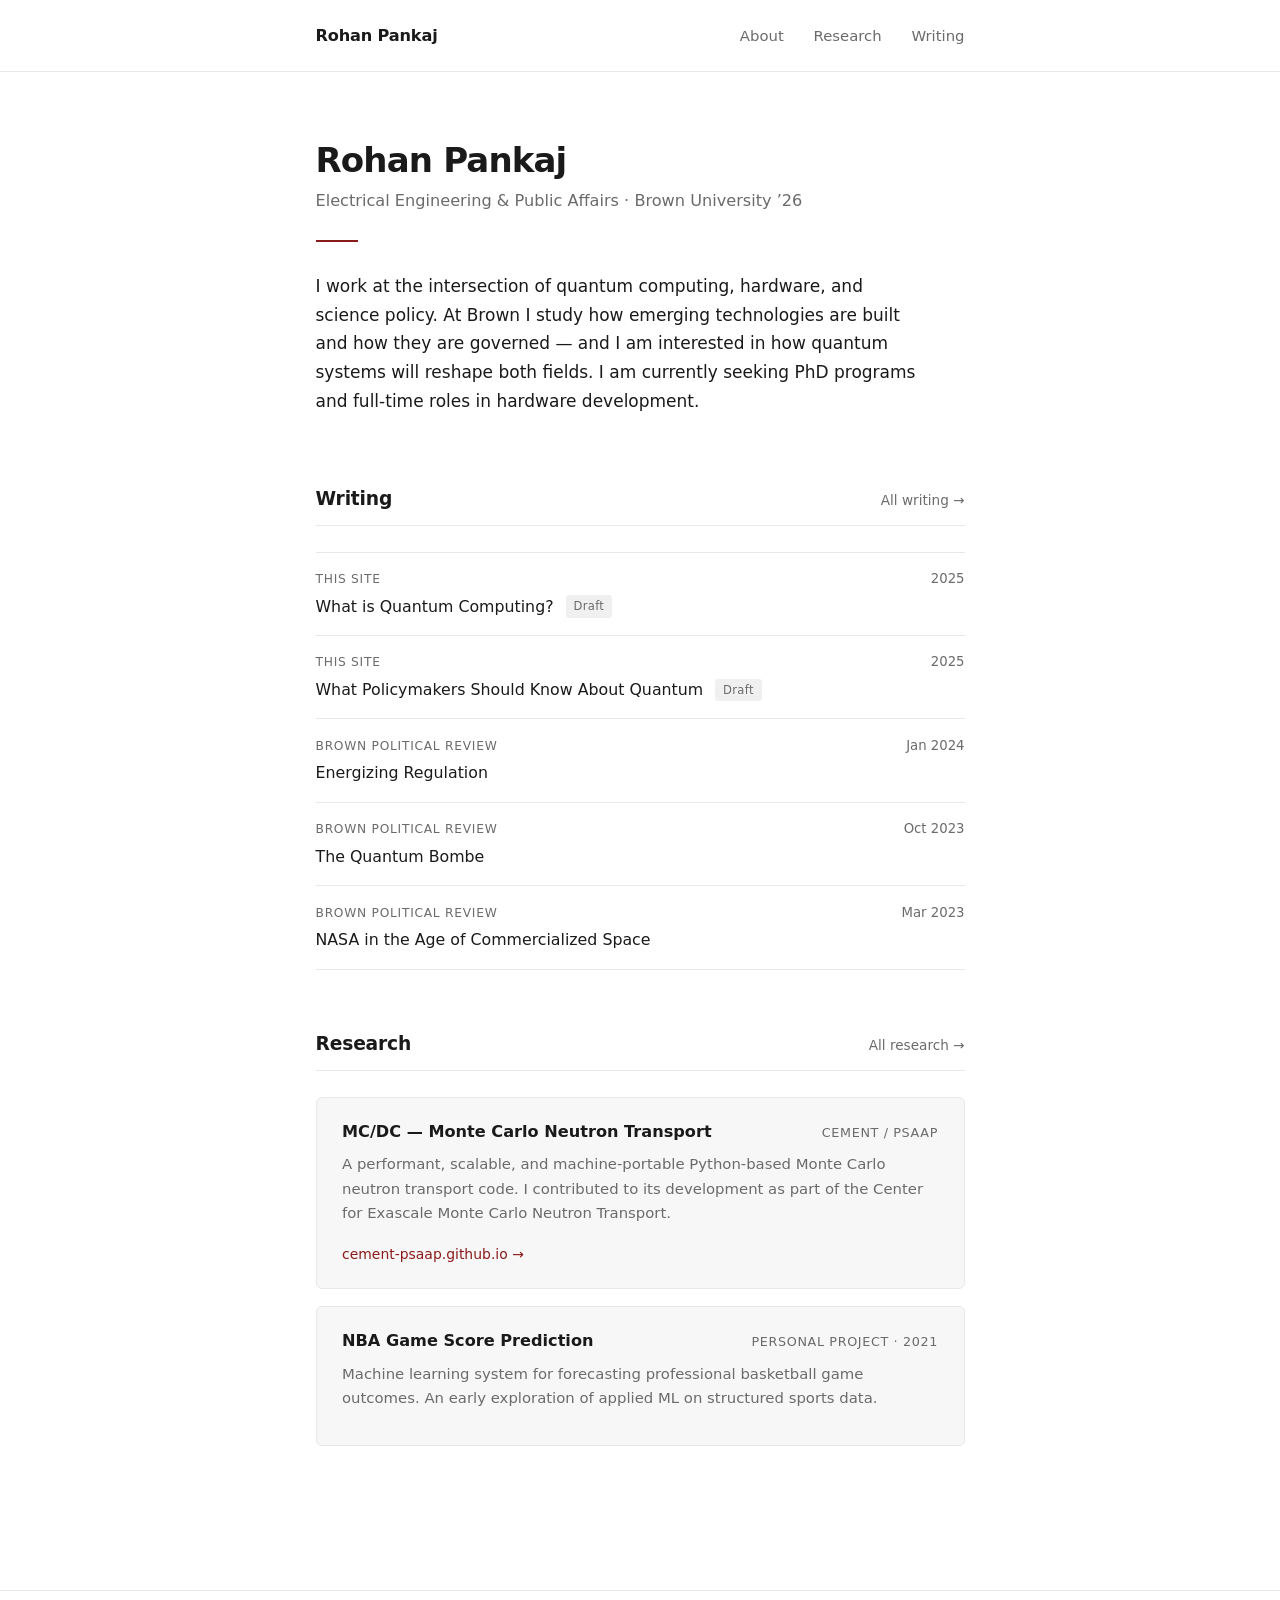
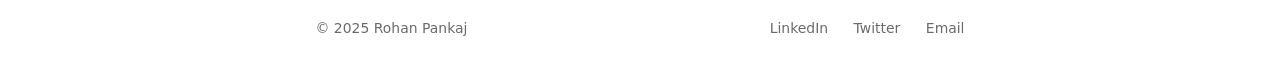
==== index.html @ aa8442dc "Initial commit" ====
<!DOCTYPE html>
<html lang="en">
<head>
  <meta charset="UTF-8" />
  <meta name="viewport" content="width=device-width, initial-scale=1.0" />
  <title>Rohan Pankaj</title>
  <meta name="description" content="Rohan Pankaj — Electrical Engineering and Public Affairs at Brown University. Quantum computing, hardware, and science policy." />
  <link rel="stylesheet" href="css/style.css" />
</head>
<body>

<nav>
  <div class="container">
    <a href="index.html" class="nav-name">Rohan Pankaj</a>
    <ul class="nav-links">
      <li><a href="about.html">About</a></li>
      <li><a href="research.html">Research</a></li>
      <li><a href="writing.html">Writing</a></li>
    </ul>
  </div>
</nav>

<main>
  <div class="container">

    <section class="hero">
      <h1>Rohan Pankaj</h1>
      <p class="tagline">Electrical Engineering &amp; Public Affairs &middot; Brown University &rsquo;26</p>
      <span class="accent-rule"></span>
      <p class="hero-bio">
        I work at the intersection of quantum computing, hardware, and science policy.
        At Brown I study how emerging technologies are built and how they are governed —
        and I am interested in how quantum systems will reshape both fields.
        I am currently seeking PhD programs and full-time roles in hardware development.
      </p>
    </section>

    <section class="section">
      <div class="section-header">
        <h2>Writing</h2>
        <a href="writing.html" class="see-all">All writing &rarr;</a>
      </div>
      <div class="writing-list">
        <div class="writing-item">
          <div class="writing-item-left">
            <span class="source">This site</span>
            <a href="writing/what-is-quantum.html">What is Quantum Computing?</a>
            <span class="draft-badge">Draft</span>
          </div>
          <span class="date">2025</span>
        </div>
        <div class="writing-item">
          <div class="writing-item-left">
            <span class="source">This site</span>
            <a href="writing/quantum-policy.html">What Policymakers Should Know About Quantum</a>
            <span class="draft-badge">Draft</span>
          </div>
          <span class="date">2025</span>
        </div>
        <div class="writing-item">
          <div class="writing-item-left">
            <span class="source">Brown Political Review</span>
            <a href="https://brownpoliticalreview.org/2024/01/energizing-regulation/" target="_blank" rel="noopener">Energizing Regulation</a>
          </div>
          <span class="date">Jan 2024</span>
        </div>
        <div class="writing-item">
          <div class="writing-item-left">
            <span class="source">Brown Political Review</span>
            <a href="https://brownpoliticalreview.org/2023/10/the-quantum-bombe/" target="_blank" rel="noopener">The Quantum Bombe</a>
          </div>
          <span class="date">Oct 2023</span>
        </div>
        <div class="writing-item">
          <div class="writing-item-left">
            <span class="source">Brown Political Review</span>
            <a href="https://brownpoliticalreview.org/author/rpankaj/" target="_blank" rel="noopener">NASA in the Age of Commercialized Space</a>
          </div>
          <span class="date">Mar 2023</span>
        </div>
      </div>
    </section>

    <section class="section">
      <div class="section-header">
        <h2>Research</h2>
        <a href="research.html" class="see-all">All research &rarr;</a>
      </div>
      <div class="project-list">
        <div class="project-card">
          <div class="project-card-top">
            <h3>MC/DC &mdash; Monte Carlo Neutron Transport</h3>
            <span class="project-org">CEMeNT / PSA&shy;AP</span>
          </div>
          <p>
            A performant, scalable, and machine-portable Python-based Monte Carlo neutron
            transport code. I contributed to its development as part of the Center for
            Exascale Monte Carlo Neutron Transport.
          </p>
          <a href="https://cement-psaap.github.io/" target="_blank" rel="noopener" class="project-link">cement-psaap.github.io &rarr;</a>
        </div>
        <div class="project-card">
          <div class="project-card-top">
            <h3>NBA Game Score Prediction</h3>
            <span class="project-org">Personal project &middot; 2021</span>
          </div>
          <p>
            Machine learning system for forecasting professional basketball game outcomes.
            An early exploration of applied ML on structured sports data.
          </p>
        </div>
      </div>
    </section>

  </div>
</main>

<footer>
  <div class="container">
    <span class="footer-copy">&copy; 2025 Rohan Pankaj</span>
    <div class="footer-links">
      <a href="https://linkedin.com/in/rohanpankaj" target="_blank" rel="noopener">LinkedIn</a>
      <a href="https://twitter.com/RohanSPankaj" target="_blank" rel="noopener">Twitter</a>
      <a href="mailto:rohan@rohanpankaj.com">Email</a>
    </div>
  </div>
</footer>

</body>
</html>
---- css/style.css ----
*, *::before, *::after {
  box-sizing: border-box;
  margin: 0;
  padding: 0;
}

:root {
  --bg: #ffffff;
  --surface: #f7f7f7;
  --text: #1a1a1a;
  --text-muted: #6b6b6b;
  --accent: #8B1A1A;
  --accent-light: #fdf3f3;
  --border: #e8e8e8;
  --max-w: 700px;
}

html {
  font-size: 17px;
  scroll-behavior: smooth;
}

body {
  background: var(--bg);
  color: var(--text);
  font-family: system-ui, -apple-system, BlinkMacSystemFont, 'Segoe UI', Helvetica, Arial, sans-serif;
  line-height: 1.65;
  min-height: 100vh;
  display: flex;
  flex-direction: column;
}

/* ── Layout ── */
.container {
  max-width: var(--max-w);
  margin: 0 auto;
  padding: 0 1.5rem;
}

main {
  flex: 1;
  padding: 3rem 0 5rem;
}

/* ── Nav ── */
nav {
  border-bottom: 1px solid var(--border);
  padding: 1.25rem 0;
}

nav .container {
  display: flex;
  align-items: baseline;
  justify-content: space-between;
  flex-wrap: wrap;
  gap: 0.75rem;
}

.nav-name {
  font-weight: 600;
  font-size: 0.95rem;
  color: var(--text);
  text-decoration: none;
  letter-spacing: -0.01em;
}

.nav-links {
  display: flex;
  gap: 1.75rem;
  list-style: none;
}

.nav-links a {
  color: var(--text-muted);
  text-decoration: none;
  font-size: 0.875rem;
  transition: color 0.12s;
}

.nav-links a:hover,
.nav-links a.active {
  color: var(--text);
}

/* ── Footer ── */
footer {
  border-top: 1px solid var(--border);
  padding: 1.5rem 0;
}

footer .container {
  display: flex;
  justify-content: space-between;
  align-items: center;
  flex-wrap: wrap;
  gap: 0.5rem;
}

.footer-copy {
  font-size: 0.82rem;
  color: var(--text-muted);
}

.footer-links {
  display: flex;
  gap: 1.5rem;
}

.footer-links a {
  font-size: 0.82rem;
  color: var(--text-muted);
  text-decoration: none;
  transition: color 0.12s;
}

.footer-links a:hover {
  color: var(--accent);
}

/* ── Typography ── */
h1 {
  font-size: 2rem;
  font-weight: 600;
  line-height: 1.2;
  letter-spacing: -0.025em;
}

h2 {
  font-size: 1.1rem;
  font-weight: 600;
  letter-spacing: -0.01em;
}

h3 {
  font-size: 0.95rem;
  font-weight: 600;
}

p { margin-bottom: 1rem; }
p:last-child { margin-bottom: 0; }

a { color: var(--accent); }

/* ── Section ── */
.section {
  margin-bottom: 3.5rem;
}

.section-header {
  display: flex;
  align-items: baseline;
  justify-content: space-between;
  border-bottom: 1px solid var(--border);
  padding-bottom: 0.6rem;
  margin-bottom: 1.5rem;
}

.section-header h2 { margin: 0; }

.see-all {
  font-size: 0.8rem;
  color: var(--text-muted);
  text-decoration: none;
  transition: color 0.12s;
}

.see-all:hover { color: var(--accent); }

/* ── Hero ── */
.hero {
  margin-bottom: 4rem;
  padding-top: 1rem;
}

.hero h1 {
  margin-bottom: 0.4rem;
}

.hero .tagline {
  font-size: 0.95rem;
  color: var(--text-muted);
  margin-bottom: 1.5rem;
}

.hero-bio {
  font-size: 1rem;
  line-height: 1.7;
  max-width: 600px;
  color: var(--text);
}

/* ── Writing list ── */
.writing-list {
  display: flex;
  flex-direction: column;
}

.writing-item {
  display: flex;
  justify-content: space-between;
  align-items: baseline;
  padding: 0.9rem 0;
  border-bottom: 1px solid var(--border);
  gap: 1rem;
}

.writing-item:first-child {
  border-top: 1px solid var(--border);
}

.writing-item-left { flex: 1; }

.writing-item .source {
  font-size: 0.72rem;
  text-transform: uppercase;
  letter-spacing: 0.06em;
  color: var(--text-muted);
  display: block;
  margin-bottom: 0.15rem;
}

.writing-item a {
  text-decoration: none;
  color: var(--text);
  font-size: 0.93rem;
  transition: color 0.12s;
}

.writing-item a:hover { color: var(--accent); }

.writing-item .date {
  font-size: 0.78rem;
  color: var(--text-muted);
  white-space: nowrap;
  flex-shrink: 0;
}

.draft-badge {
  display: inline-block;
  font-size: 0.68rem;
  padding: 0.1rem 0.45rem;
  background: #f0f0f0;
  color: var(--text-muted);
  border-radius: 3px;
  vertical-align: middle;
  margin-left: 0.4rem;
  letter-spacing: 0.03em;
}

/* ── Project cards ── */
.project-list {
  display: flex;
  flex-direction: column;
  gap: 1rem;
}

.project-card {
  padding: 1.25rem 1.5rem;
  background: var(--surface);
  border-radius: 6px;
  border: 1px solid var(--border);
}

.project-card-top {
  display: flex;
  align-items: baseline;
  justify-content: space-between;
  gap: 1rem;
  margin-bottom: 0.4rem;
  flex-wrap: wrap;
}

.project-card h3 { font-size: 0.95rem; }

.project-org {
  font-size: 0.75rem;
  color: var(--text-muted);
  text-transform: uppercase;
  letter-spacing: 0.05em;
  white-space: nowrap;
}

.project-card p {
  font-size: 0.875rem;
  color: var(--text-muted);
  margin-bottom: 0.75rem;
}

.project-link {
  font-size: 0.82rem;
  text-decoration: none;
  color: var(--accent);
  transition: opacity 0.12s;
}

.project-link:hover { opacity: 0.75; }

/* ── Publications ── */
.pub-list {
  display: flex;
  flex-direction: column;
}

.pub-item {
  padding: 1rem 0;
  border-bottom: 1px solid var(--border);
}

.pub-item:first-child { border-top: 1px solid var(--border); }

.pub-title {
  font-size: 0.93rem;
  font-weight: 600;
  margin-bottom: 0.3rem;
  line-height: 1.45;
}

.pub-authors {
  font-size: 0.8rem;
  color: var(--text-muted);
  margin-bottom: 0.25rem;
  line-height: 1.5;
}

.pub-venue {
  font-size: 0.8rem;
  color: var(--text-muted);
  margin-bottom: 0.35rem;
}

.pub-link {
  font-size: 0.8rem;
  color: var(--accent);
  text-decoration: none;
}

.pub-link:hover { text-decoration: underline; }

/* ── Semantic Scholar auto-load ── */
#pubs-loading {
  font-size: 0.85rem;
  color: var(--text-muted);
  padding: 1rem 0;
}

/* ── Prose (about + post pages) ── */
.page-title {
  font-size: 1.75rem;
  font-weight: 600;
  letter-spacing: -0.025em;
  margin-bottom: 2rem;
}

.prose {
  font-size: 0.97rem;
  line-height: 1.75;
}

.prose h2 {
  font-size: 1.05rem;
  font-weight: 600;
  margin-top: 2.25rem;
  margin-bottom: 0.6rem;
  color: var(--text);
}

.prose p { margin-bottom: 1.1rem; }

.prose a {
  text-underline-offset: 3px;
  text-decoration-thickness: 1px;
}

.prose ul {
  padding-left: 1.25rem;
  margin-bottom: 1.1rem;
}

.prose li { margin-bottom: 0.3rem; }

/* ── Education list ── */
.edu-item {
  display: flex;
  justify-content: space-between;
  align-items: baseline;
  padding: 0.85rem 0;
  border-bottom: 1px solid var(--border);
  flex-wrap: wrap;
  gap: 0.25rem;
}

.edu-item:first-child { border-top: 1px solid var(--border); }

.edu-left h3 { font-size: 0.93rem; margin-bottom: 0.15rem; }

.edu-detail {
  font-size: 0.82rem;
  color: var(--text-muted);
}

.edu-year {
  font-size: 0.82rem;
  color: var(--text-muted);
  white-space: nowrap;
}

/* ── Post page ── */
.post-header {
  margin-bottom: 2.5rem;
  padding-bottom: 1.5rem;
  border-bottom: 1px solid var(--border);
}

.post-header h1 {
  font-size: 1.65rem;
  margin-bottom: 0.5rem;
}

.post-meta {
  font-size: 0.83rem;
  color: var(--text-muted);
}

.post-back {
  display: inline-block;
  font-size: 0.83rem;
  color: var(--text-muted);
  text-decoration: none;
  margin-bottom: 2rem;
  transition: color 0.12s;
}

.post-back:hover { color: var(--accent); }

.post-body {
  font-size: 1rem;
  line-height: 1.78;
}

.post-body h2 {
  font-size: 1.1rem;
  font-weight: 600;
  margin-top: 2.25rem;
  margin-bottom: 0.75rem;
  letter-spacing: -0.01em;
}

.post-body p { margin-bottom: 1.2rem; }

.post-body a {
  text-underline-offset: 3px;
  text-decoration-thickness: 1px;
}

/* ── Red accent details ── */
.accent-rule {
  display: block;
  width: 2.5rem;
  height: 2px;
  background: var(--accent);
  margin-bottom: 1.75rem;
}

/* ── Responsive ── */
@media (max-width: 580px) {
  html { font-size: 16px; }

  h1 { font-size: 1.65rem; }

  main { padding: 2rem 0 3.5rem; }

  .hero { margin-bottom: 2.5rem; }

  .nav-links { gap: 1.1rem; }

  .writing-item {
    flex-direction: column;
    gap: 0.2rem;
    align-items: flex-start;
  }

  .edu-item { flex-direction: column; gap: 0.1rem; }

  .project-card-top { flex-direction: column; gap: 0.2rem; }

  footer .container { flex-direction: column; align-items: flex-start; }
}
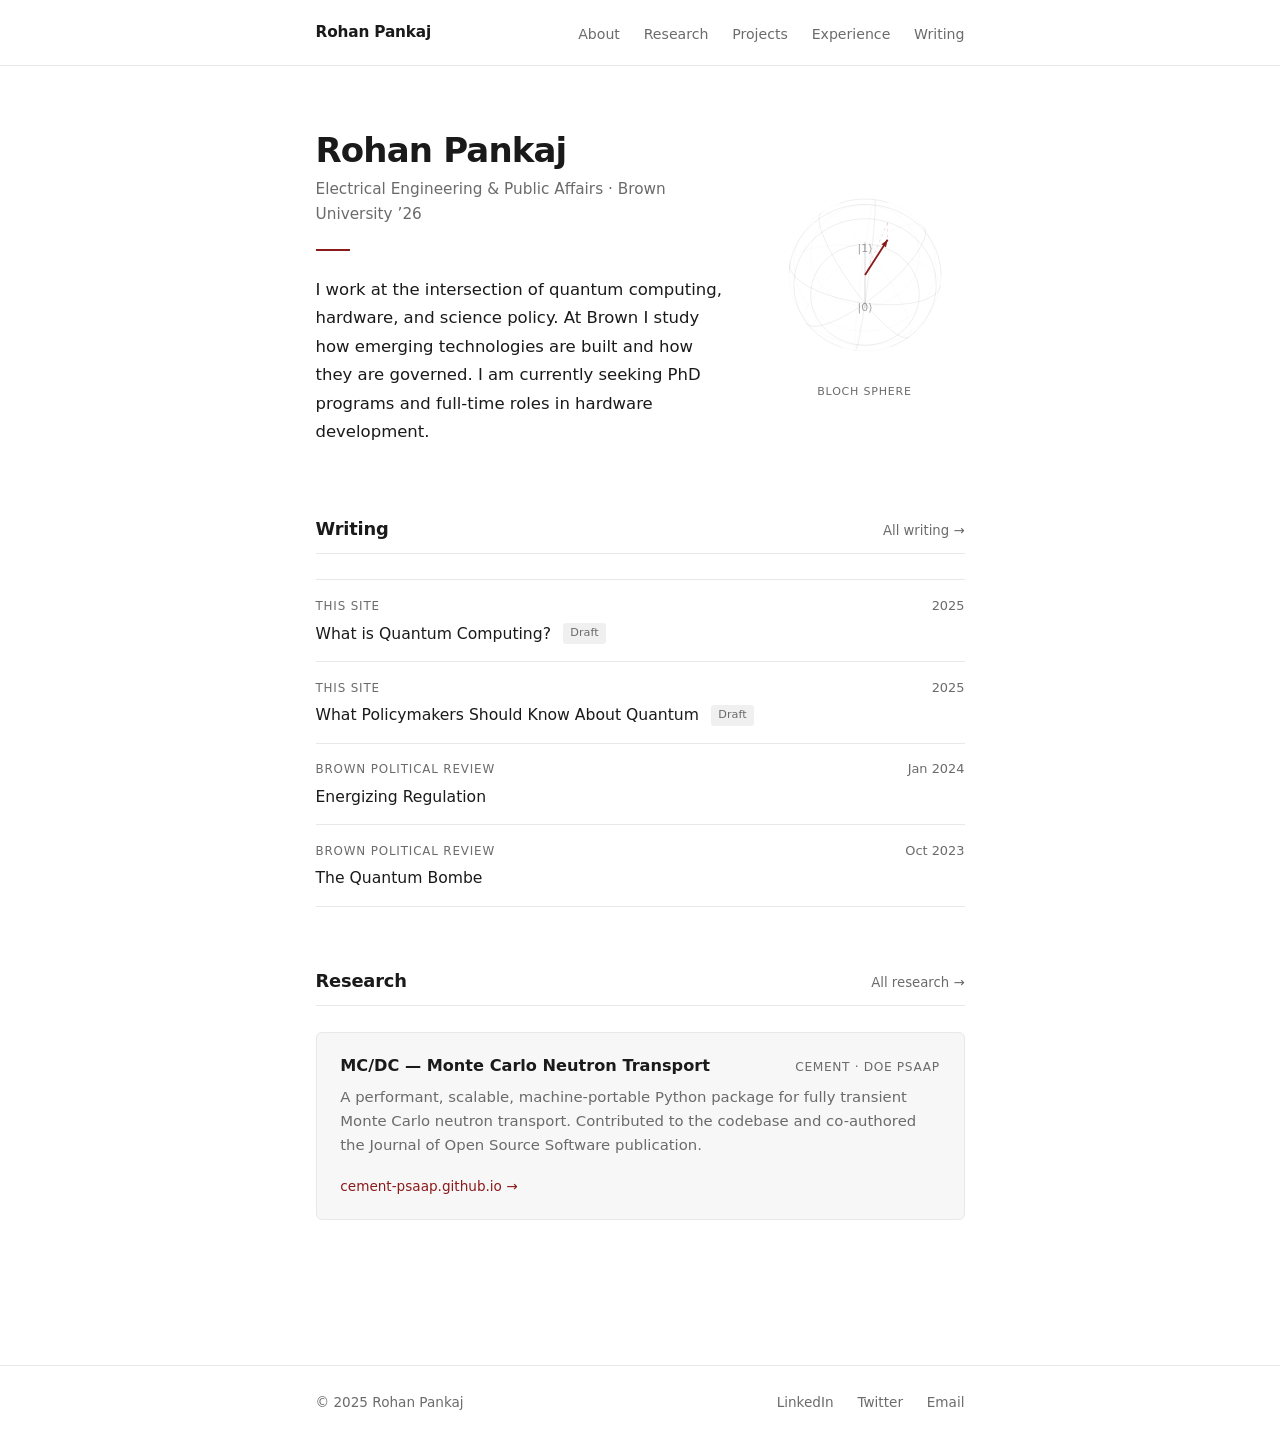
==== commit 0bd18e66: "Add projects, experience pages; photos, Bloch sphere animation" ====
--- a/index.html
+++ b/index.html
@@ -15,6 +15,8 @@
     <ul class="nav-links">
       <li><a href="about.html">About</a></li>
       <li><a href="research.html">Research</a></li>
+      <li><a href="projects.html">Projects</a></li>
+      <li><a href="experience.html">Experience</a></li>
       <li><a href="writing.html">Writing</a></li>
     </ul>
   </div>
@@ -24,18 +26,25 @@
   <div class="container">
 
     <section class="hero">
-      <h1>Rohan Pankaj</h1>
-      <p class="tagline">Electrical Engineering &amp; Public Affairs &middot; Brown University &rsquo;26</p>
-      <span class="accent-rule"></span>
-      <p class="hero-bio">
-        I work at the intersection of quantum computing, hardware, and science policy.
-        At Brown I study how emerging technologies are built and how they are governed —
-        and I am interested in how quantum systems will reshape both fields.
-        I am currently seeking PhD programs and full-time roles in hardware development.
-      </p>
+      <div class="hero-inner">
+        <div class="hero-text">
+          <h1>Rohan Pankaj</h1>
+          <p class="tagline">Electrical Engineering &amp; Public Affairs &middot; Brown University &rsquo;26</p>
+          <span class="accent-rule"></span>
+          <p class="hero-bio">
+            I work at the intersection of quantum computing, hardware, and science policy.
+            At Brown I study how emerging technologies are built and how they are governed.
+            I am currently seeking PhD programs and full-time roles in hardware development.
+          </p>
+        </div>
+        <div class="hero-visual">
+          <canvas id="bloch"></canvas>
+          <span class="bloch-label">Bloch Sphere</span>
+        </div>
+      </div>
     </section>
 
-    <section class="section">
+    <section class="section fade-in">
       <div class="section-header">
         <h2>Writing</h2>
         <a href="writing.html" class="see-all">All writing &rarr;</a>
@@ -71,17 +80,10 @@
           </div>
           <span class="date">Oct 2023</span>
         </div>
-        <div class="writing-item">
-          <div class="writing-item-left">
-            <span class="source">Brown Political Review</span>
-            <a href="https://brownpoliticalreview.org/author/rpankaj/" target="_blank" rel="noopener">NASA in the Age of Commercialized Space</a>
-          </div>
-          <span class="date">Mar 2023</span>
-        </div>
       </div>
     </section>
 
-    <section class="section">
+    <section class="section fade-in">
       <div class="section-header">
         <h2>Research</h2>
         <a href="research.html" class="see-all">All research &rarr;</a>
@@ -90,24 +92,12 @@
         <div class="project-card">
           <div class="project-card-top">
             <h3>MC/DC &mdash; Monte Carlo Neutron Transport</h3>
-            <span class="project-org">CEMeNT / PSA&shy;AP</span>
-          </div>
-          <p>
-            A performant, scalable, and machine-portable Python-based Monte Carlo neutron
-            transport code. I contributed to its development as part of the Center for
-            Exascale Monte Carlo Neutron Transport.
-          </p>
+            <span class="project-org">CEMeNT &middot; DOE PSAAP</span>
+          </div>
+          <p>A performant, scalable, machine-portable Python package for fully transient
+          Monte Carlo neutron transport. Contributed to the codebase and co-authored the
+          Journal of Open Source Software publication.</p>
           <a href="https://cement-psaap.github.io/" target="_blank" rel="noopener" class="project-link">cement-psaap.github.io &rarr;</a>
-        </div>
-        <div class="project-card">
-          <div class="project-card-top">
-            <h3>NBA Game Score Prediction</h3>
-            <span class="project-org">Personal project &middot; 2021</span>
-          </div>
-          <p>
-            Machine learning system for forecasting professional basketball game outcomes.
-            An early exploration of applied ML on structured sports data.
-          </p>
         </div>
       </div>
     </section>
@@ -126,5 +116,135 @@
   </div>
 </footer>
 
+<script>
+/* ── Bloch Sphere Animation ── */
+(function () {
+  const canvas = document.getElementById('bloch');
+  if (!canvas) return;
+  const ctx = canvas.getContext('2d');
+
+  const DPR = Math.min(window.devicePixelRatio || 1, 2);
+  const SIZE = window.innerWidth < 600 ? 150 : 200;
+  canvas.width = SIZE * DPR;
+  canvas.height = SIZE * DPR;
+  canvas.style.width = SIZE + 'px';
+  canvas.style.height = SIZE + 'px';
+  ctx.scale(DPR, DPR);
+
+  const R = SIZE * 0.38;
+  const cx = SIZE / 2, cy = SIZE / 2;
+  const AZ = 0.65, EL = 0.38;
+
+  function proj(x, y, z) {
+    const rx = x * Math.cos(AZ) - y * Math.sin(AZ);
+    const ry = x * Math.sin(AZ) + y * Math.cos(AZ);
+    const sx = cx + R * rx;
+    const fz = ry * Math.sin(EL) + z * Math.cos(EL);
+    const sy = cy - R * (ry * Math.cos(EL) - z * Math.sin(EL));
+    return [sx, sy, fz];
+  }
+
+  function drawCirclePoints(pts) {
+    for (let i = 0; i < pts.length - 1; i++) {
+      const depth = (pts[i][2] + pts[i + 1][2]) / 2;
+      ctx.strokeStyle = `rgba(160,160,160,${depth >= 0 ? 0.28 : 0.07})`;
+      ctx.beginPath();
+      ctx.moveTo(pts[i][0], pts[i][1]);
+      ctx.lineTo(pts[i + 1][0], pts[i + 1][1]);
+      ctx.stroke();
+    }
+  }
+
+  function latPts(zv, N = 64) {
+    const r = Math.sqrt(Math.max(0, 1 - zv * zv));
+    return Array.from({ length: N + 1 }, (_, i) => {
+      const a = (i / N) * 2 * Math.PI;
+      return proj(r * Math.cos(a), r * Math.sin(a), zv);
+    });
+  }
+
+  function lonPts(phi, N = 64) {
+    return Array.from({ length: N + 1 }, (_, i) => {
+      const th = (i / N) * Math.PI;
+      return proj(Math.sin(th) * Math.cos(phi), Math.sin(th) * Math.sin(phi), Math.cos(th));
+    });
+  }
+
+  let t = 0;
+
+  function draw() {
+    ctx.clearRect(0, 0, SIZE, SIZE);
+    ctx.lineWidth = 0.6;
+
+    // Latitude lines
+    [-0.7, -0.35, 0, 0.35, 0.7].forEach(z => drawCirclePoints(latPts(z)));
+
+    // Longitude lines
+    [0, Math.PI / 4, Math.PI / 2, 3 * Math.PI / 4,
+      Math.PI, 5 * Math.PI / 4, 3 * Math.PI / 2, 7 * Math.PI / 4
+    ].forEach(p => drawCirclePoints(lonPts(p)));
+
+    // Z axis
+    const [ax, ay] = proj(0, 0, 1.18);
+    const [bx, by] = proj(0, 0, -1.18);
+    ctx.strokeStyle = 'rgba(120,120,120,0.4)';
+    ctx.lineWidth = 0.7;
+    ctx.beginPath(); ctx.moveTo(ax, ay); ctx.lineTo(bx, by); ctx.stroke();
+
+    // Labels
+    ctx.fillStyle = 'rgba(100,100,100,0.6)';
+    ctx.font = `${Math.round(SIZE * 0.054)}px system-ui, sans-serif`;
+    ctx.textAlign = 'center';
+    ctx.fillText('|0⟩', ax, ay + 3);
+    ctx.fillText('|1⟩', bx, by + 10);
+
+    // State vector
+    const theta = Math.PI / 3.4;
+    const [vx, vy, vz] = [
+      Math.sin(theta) * Math.cos(t),
+      Math.sin(theta) * Math.sin(t),
+      Math.cos(theta)
+    ];
+    const [svx, svy] = proj(vx, vy, vz);
+    const [eqx, eqy] = proj(vx, vy, 0);
+
+    // Projection dashes
+    ctx.strokeStyle = 'rgba(139,26,26,0.18)';
+    ctx.lineWidth = 0.7;
+    ctx.setLineDash([3, 3]);
+    ctx.beginPath(); ctx.moveTo(cx, cy); ctx.lineTo(eqx, eqy); ctx.stroke();
+    ctx.beginPath(); ctx.moveTo(eqx, eqy); ctx.lineTo(svx, svy); ctx.stroke();
+    ctx.setLineDash([]);
+
+    // Main vector
+    ctx.strokeStyle = '#8B1A1A';
+    ctx.lineWidth = 1.8;
+    ctx.beginPath(); ctx.moveTo(cx, cy); ctx.lineTo(svx, svy); ctx.stroke();
+
+    // Arrowhead
+    const ang = Math.atan2(svy - cy, svx - cx);
+    const aLen = SIZE * 0.038;
+    ctx.fillStyle = '#8B1A1A';
+    ctx.beginPath();
+    ctx.moveTo(svx, svy);
+    ctx.lineTo(svx - aLen * Math.cos(ang - 0.36), svy - aLen * Math.sin(ang - 0.36));
+    ctx.lineTo(svx - aLen * Math.cos(ang + 0.36), svy - aLen * Math.sin(ang + 0.36));
+    ctx.closePath();
+    ctx.fill();
+
+    t += 0.007;
+    requestAnimationFrame(draw);
+  }
+
+  draw();
+})();
+
+/* ── Scroll fade-in ── */
+const observer = new IntersectionObserver(entries => {
+  entries.forEach(e => { if (e.isIntersecting) e.target.classList.add('visible'); });
+}, { threshold: 0.08 });
+document.querySelectorAll('.fade-in').forEach(el => observer.observe(el));
+</script>
+
 </body>
 </html>
--- a/css/style.css
+++ b/css/style.css
@@ -45,35 +45,37 @@
 /* ── Nav ── */
 nav {
   border-bottom: 1px solid var(--border);
-  padding: 1.25rem 0;
+  padding: 1.1rem 0;
 }
 
 nav .container {
   display: flex;
-  align-items: baseline;
+  align-items: center;
   justify-content: space-between;
   flex-wrap: wrap;
-  gap: 0.75rem;
+  gap: 0.6rem;
 }
 
 .nav-name {
   font-weight: 600;
-  font-size: 0.95rem;
+  font-size: 0.9rem;
   color: var(--text);
   text-decoration: none;
   letter-spacing: -0.01em;
+  flex-shrink: 0;
 }
 
 .nav-links {
   display: flex;
-  gap: 1.75rem;
+  flex-wrap: wrap;
+  gap: 0.25rem 1.4rem;
   list-style: none;
 }
 
 .nav-links a {
   color: var(--text-muted);
   text-decoration: none;
-  font-size: 0.875rem;
+  font-size: 0.83rem;
   transition: color 0.12s;
 }
 
@@ -97,25 +99,23 @@
 }
 
 .footer-copy {
-  font-size: 0.82rem;
+  font-size: 0.8rem;
   color: var(--text-muted);
 }
 
 .footer-links {
   display: flex;
-  gap: 1.5rem;
+  gap: 1.4rem;
 }
 
 .footer-links a {
-  font-size: 0.82rem;
+  font-size: 0.8rem;
   color: var(--text-muted);
   text-decoration: none;
   transition: color 0.12s;
 }
 
-.footer-links a:hover {
-  color: var(--accent);
-}
+.footer-links a:hover { color: var(--accent); }
 
 /* ── Typography ── */
 h1 {
@@ -126,15 +126,12 @@
 }
 
 h2 {
-  font-size: 1.1rem;
+  font-size: 1.05rem;
   font-weight: 600;
   letter-spacing: -0.01em;
 }
 
-h3 {
-  font-size: 0.95rem;
-  font-weight: 600;
-}
+h3 { font-size: 0.95rem; font-weight: 600; }
 
 p { margin-bottom: 1rem; }
 p:last-child { margin-bottom: 0; }
@@ -142,94 +139,165 @@
 a { color: var(--accent); }
 
 /* ── Section ── */
-.section {
-  margin-bottom: 3.5rem;
-}
+.section { margin-bottom: 3.5rem; }
 
 .section-header {
   display: flex;
   align-items: baseline;
   justify-content: space-between;
   border-bottom: 1px solid var(--border);
-  padding-bottom: 0.6rem;
+  padding-bottom: 0.55rem;
   margin-bottom: 1.5rem;
 }
 
 .section-header h2 { margin: 0; }
 
 .see-all {
-  font-size: 0.8rem;
+  font-size: 0.78rem;
   color: var(--text-muted);
   text-decoration: none;
   transition: color 0.12s;
 }
 
 .see-all:hover { color: var(--accent); }
+
+/* ── Accent rule ── */
+.accent-rule {
+  display: block;
+  width: 2rem;
+  height: 2px;
+  background: var(--accent);
+  margin-bottom: 1.5rem;
+}
 
 /* ── Hero ── */
 .hero {
   margin-bottom: 4rem;
-  padding-top: 1rem;
-}
-
-.hero h1 {
-  margin-bottom: 0.4rem;
-}
-
-.hero .tagline {
-  font-size: 0.95rem;
-  color: var(--text-muted);
-  margin-bottom: 1.5rem;
+  padding-top: 0.75rem;
+}
+
+.hero-inner {
+  display: flex;
+  align-items: center;
+  gap: 2.5rem;
+}
+
+.hero-text { flex: 1; min-width: 0; }
+
+.hero-visual {
+  flex-shrink: 0;
+  display: flex;
+  flex-direction: column;
+  align-items: center;
+}
+
+.hero h1 { margin-bottom: 0.35rem; }
+
+.tagline {
+  font-size: 0.9rem;
+  color: var(--text-muted);
+  margin-bottom: 1.25rem;
 }
 
 .hero-bio {
-  font-size: 1rem;
-  line-height: 1.7;
-  max-width: 600px;
+  font-size: 0.97rem;
+  line-height: 1.72;
   color: var(--text);
 }
 
+/* ── Bloch sphere ── */
+#bloch {
+  display: block;
+  cursor: default;
+}
+
+.bloch-label {
+  font-size: 0.65rem;
+  color: var(--text-muted);
+  text-transform: uppercase;
+  letter-spacing: 0.07em;
+  margin-top: 0.5rem;
+  text-align: center;
+}
+
+/* ── Profile photo (about page) ── */
+.about-header {
+  display: flex;
+  align-items: flex-start;
+  gap: 2rem;
+  margin-bottom: 2.25rem;
+}
+
+.about-photo {
+  width: 110px;
+  height: 110px;
+  border-radius: 50%;
+  object-fit: cover;
+  object-position: center top;
+  flex-shrink: 0;
+  border: 2px solid var(--border);
+}
+
+.about-header-text { flex: 1; }
+
+.about-header-text .page-title { margin-bottom: 0.75rem; }
+
+/* ── Lab photo ── */
+.lab-photo-wrap {
+  margin: 1.5rem 0 0.5rem;
+}
+
+.lab-photo {
+  width: 100%;
+  border-radius: 8px;
+  object-fit: cover;
+  display: block;
+  max-height: 340px;
+}
+
+.photo-caption {
+  font-size: 0.76rem;
+  color: var(--text-muted);
+  margin-top: 0.45rem;
+  text-align: left;
+}
+
 /* ── Writing list ── */
-.writing-list {
-  display: flex;
-  flex-direction: column;
-}
+.writing-list { display: flex; flex-direction: column; }
 
 .writing-item {
   display: flex;
   justify-content: space-between;
   align-items: baseline;
-  padding: 0.9rem 0;
+  padding: 0.85rem 0;
   border-bottom: 1px solid var(--border);
   gap: 1rem;
 }
 
-.writing-item:first-child {
-  border-top: 1px solid var(--border);
-}
-
-.writing-item-left { flex: 1; }
+.writing-item:first-child { border-top: 1px solid var(--border); }
+
+.writing-item-left { flex: 1; min-width: 0; }
 
 .writing-item .source {
-  font-size: 0.72rem;
+  font-size: 0.7rem;
   text-transform: uppercase;
-  letter-spacing: 0.06em;
+  letter-spacing: 0.07em;
   color: var(--text-muted);
   display: block;
-  margin-bottom: 0.15rem;
+  margin-bottom: 0.12rem;
 }
 
 .writing-item a {
   text-decoration: none;
   color: var(--text);
-  font-size: 0.93rem;
+  font-size: 0.92rem;
   transition: color 0.12s;
 }
 
 .writing-item a:hover { color: var(--accent); }
 
 .writing-item .date {
-  font-size: 0.78rem;
+  font-size: 0.76rem;
   color: var(--text-muted);
   white-space: nowrap;
   flex-shrink: 0;
@@ -237,14 +305,13 @@
 
 .draft-badge {
   display: inline-block;
-  font-size: 0.68rem;
-  padding: 0.1rem 0.45rem;
+  font-size: 0.66rem;
+  padding: 0.08rem 0.42rem;
   background: #f0f0f0;
   color: var(--text-muted);
   border-radius: 3px;
   vertical-align: middle;
   margin-left: 0.4rem;
-  letter-spacing: 0.03em;
 }
 
 /* ── Project cards ── */
@@ -255,51 +322,71 @@
 }
 
 .project-card {
-  padding: 1.25rem 1.5rem;
+  padding: 1.2rem 1.4rem;
   background: var(--surface);
   border-radius: 6px;
   border: 1px solid var(--border);
+  transition: box-shadow 0.18s ease, transform 0.18s ease;
+}
+
+.project-card:hover {
+  transform: translateY(-2px);
+  box-shadow: 0 4px 18px rgba(0, 0, 0, 0.06);
 }
 
 .project-card-top {
   display: flex;
   align-items: baseline;
   justify-content: space-between;
-  gap: 1rem;
+  gap: 0.75rem;
   margin-bottom: 0.4rem;
   flex-wrap: wrap;
 }
 
-.project-card h3 { font-size: 0.95rem; }
-
 .project-org {
-  font-size: 0.75rem;
+  font-size: 0.72rem;
   color: var(--text-muted);
   text-transform: uppercase;
   letter-spacing: 0.05em;
   white-space: nowrap;
+  flex-shrink: 0;
 }
 
 .project-card p {
   font-size: 0.875rem;
   color: var(--text-muted);
   margin-bottom: 0.75rem;
-}
+  line-height: 1.6;
+}
+
+.project-card p:last-child { margin-bottom: 0; }
 
 .project-link {
-  font-size: 0.82rem;
+  font-size: 0.8rem;
   text-decoration: none;
   color: var(--accent);
   transition: opacity 0.12s;
 }
 
-.project-link:hover { opacity: 0.75; }
+.project-link:hover { opacity: 0.7; }
+
+.skill-tags {
+  display: flex;
+  flex-wrap: wrap;
+  gap: 0.35rem;
+  margin-top: 0.65rem;
+}
+
+.skill-tag {
+  font-size: 0.7rem;
+  padding: 0.15rem 0.5rem;
+  background: var(--accent-light);
+  color: var(--accent);
+  border-radius: 3px;
+}
 
 /* ── Publications ── */
-.pub-list {
-  display: flex;
-  flex-direction: column;
-}
+.pub-list { display: flex; flex-direction: column; }
 
 .pub-item {
   padding: 1rem 0;
@@ -309,41 +396,87 @@
 .pub-item:first-child { border-top: 1px solid var(--border); }
 
 .pub-title {
-  font-size: 0.93rem;
+  font-size: 0.92rem;
   font-weight: 600;
   margin-bottom: 0.3rem;
   line-height: 1.45;
 }
 
 .pub-authors {
-  font-size: 0.8rem;
+  font-size: 0.79rem;
   color: var(--text-muted);
   margin-bottom: 0.25rem;
-  line-height: 1.5;
+  line-height: 1.55;
 }
 
 .pub-venue {
-  font-size: 0.8rem;
+  font-size: 0.79rem;
   color: var(--text-muted);
   margin-bottom: 0.35rem;
 }
 
 .pub-link {
-  font-size: 0.8rem;
+  font-size: 0.79rem;
   color: var(--accent);
   text-decoration: none;
 }
 
 .pub-link:hover { text-decoration: underline; }
 
-/* ── Semantic Scholar auto-load ── */
 #pubs-loading {
   font-size: 0.85rem;
   color: var(--text-muted);
   padding: 1rem 0;
 }
 
-/* ── Prose (about + post pages) ── */
+/* ── Experience ── */
+.exp-list { display: flex; flex-direction: column; }
+
+.exp-item {
+  padding: 1.1rem 0;
+  border-bottom: 1px solid var(--border);
+}
+
+.exp-item:first-child { border-top: 1px solid var(--border); }
+
+.exp-header {
+  display: flex;
+  justify-content: space-between;
+  align-items: baseline;
+  flex-wrap: wrap;
+  gap: 0.35rem;
+  margin-bottom: 0.15rem;
+}
+
+.exp-role {
+  font-weight: 600;
+  font-size: 0.93rem;
+}
+
+.exp-dates {
+  font-size: 0.78rem;
+  color: var(--text-muted);
+  white-space: nowrap;
+}
+
+.exp-org {
+  font-size: 0.8rem;
+  color: var(--text-muted);
+  margin-bottom: 0.45rem;
+}
+
+.exp-bullets {
+  padding-left: 1.1rem;
+  margin: 0;
+}
+
+.exp-bullets li {
+  font-size: 0.875rem;
+  margin-bottom: 0.3rem;
+  line-height: 1.55;
+}
+
+/* ── Prose ── */
 .page-title {
   font-size: 1.75rem;
   font-weight: 600;
@@ -357,11 +490,10 @@
 }
 
 .prose h2 {
-  font-size: 1.05rem;
-  font-weight: 600;
-  margin-top: 2.25rem;
-  margin-bottom: 0.6rem;
-  color: var(--text);
+  font-size: 1rem;
+  font-weight: 600;
+  margin-top: 2rem;
+  margin-bottom: 0.55rem;
 }
 
 .prose p { margin-bottom: 1.1rem; }
@@ -372,13 +504,13 @@
 }
 
 .prose ul {
-  padding-left: 1.25rem;
+  padding-left: 1.2rem;
   margin-bottom: 1.1rem;
 }
 
 .prose li { margin-bottom: 0.3rem; }
 
-/* ── Education list ── */
+/* ── Education ── */
 .edu-item {
   display: flex;
   justify-content: space-between;
@@ -391,18 +523,11 @@
 
 .edu-item:first-child { border-top: 1px solid var(--border); }
 
-.edu-left h3 { font-size: 0.93rem; margin-bottom: 0.15rem; }
-
-.edu-detail {
-  font-size: 0.82rem;
-  color: var(--text-muted);
-}
-
-.edu-year {
-  font-size: 0.82rem;
-  color: var(--text-muted);
-  white-space: nowrap;
-}
+.edu-left h3 { font-size: 0.93rem; margin-bottom: 0.12rem; }
+
+.edu-detail { font-size: 0.8rem; color: var(--text-muted); }
+
+.edu-year { font-size: 0.8rem; color: var(--text-muted); white-space: nowrap; }
 
 /* ── Post page ── */
 .post-header {
@@ -411,19 +536,13 @@
   border-bottom: 1px solid var(--border);
 }
 
-.post-header h1 {
-  font-size: 1.65rem;
-  margin-bottom: 0.5rem;
-}
-
-.post-meta {
-  font-size: 0.83rem;
-  color: var(--text-muted);
-}
+.post-header h1 { font-size: 1.6rem; margin-bottom: 0.5rem; }
+
+.post-meta { font-size: 0.82rem; color: var(--text-muted); }
 
 .post-back {
   display: inline-block;
-  font-size: 0.83rem;
+  font-size: 0.82rem;
   color: var(--text-muted);
   text-decoration: none;
   margin-bottom: 2rem;
@@ -438,10 +557,10 @@
 }
 
 .post-body h2 {
-  font-size: 1.1rem;
+  font-size: 1.08rem;
   font-weight: 600;
   margin-top: 2.25rem;
-  margin-bottom: 0.75rem;
+  margin-bottom: 0.7rem;
   letter-spacing: -0.01em;
 }
 
@@ -452,17 +571,20 @@
   text-decoration-thickness: 1px;
 }
 
-/* ── Red accent details ── */
-.accent-rule {
-  display: block;
-  width: 2.5rem;
-  height: 2px;
-  background: var(--accent);
-  margin-bottom: 1.75rem;
+/* ── Fade-in on scroll ── */
+.fade-in {
+  opacity: 0;
+  transform: translateY(12px);
+  transition: opacity 0.5s ease, transform 0.5s ease;
+}
+
+.fade-in.visible {
+  opacity: 1;
+  transform: translateY(0);
 }
 
 /* ── Responsive ── */
-@media (max-width: 580px) {
+@media (max-width: 600px) {
   html { font-size: 16px; }
 
   h1 { font-size: 1.65rem; }
@@ -471,17 +593,31 @@
 
   .hero { margin-bottom: 2.5rem; }
 
-  .nav-links { gap: 1.1rem; }
+  .hero-inner {
+    flex-direction: column;
+    gap: 1.75rem;
+    align-items: flex-start;
+  }
+
+  .hero-visual { align-self: center; }
+
+  .nav-links { gap: 0.2rem 1rem; }
 
   .writing-item {
     flex-direction: column;
-    gap: 0.2rem;
+    gap: 0.15rem;
     align-items: flex-start;
   }
 
   .edu-item { flex-direction: column; gap: 0.1rem; }
 
-  .project-card-top { flex-direction: column; gap: 0.2rem; }
+  .exp-header { flex-direction: column; gap: 0.05rem; }
+
+  .project-card-top { flex-direction: column; gap: 0.15rem; }
+
+  .about-header { flex-direction: column; gap: 1rem; }
+
+  .about-photo { width: 90px; height: 90px; }
 
   footer .container { flex-direction: column; align-items: flex-start; }
-}+}
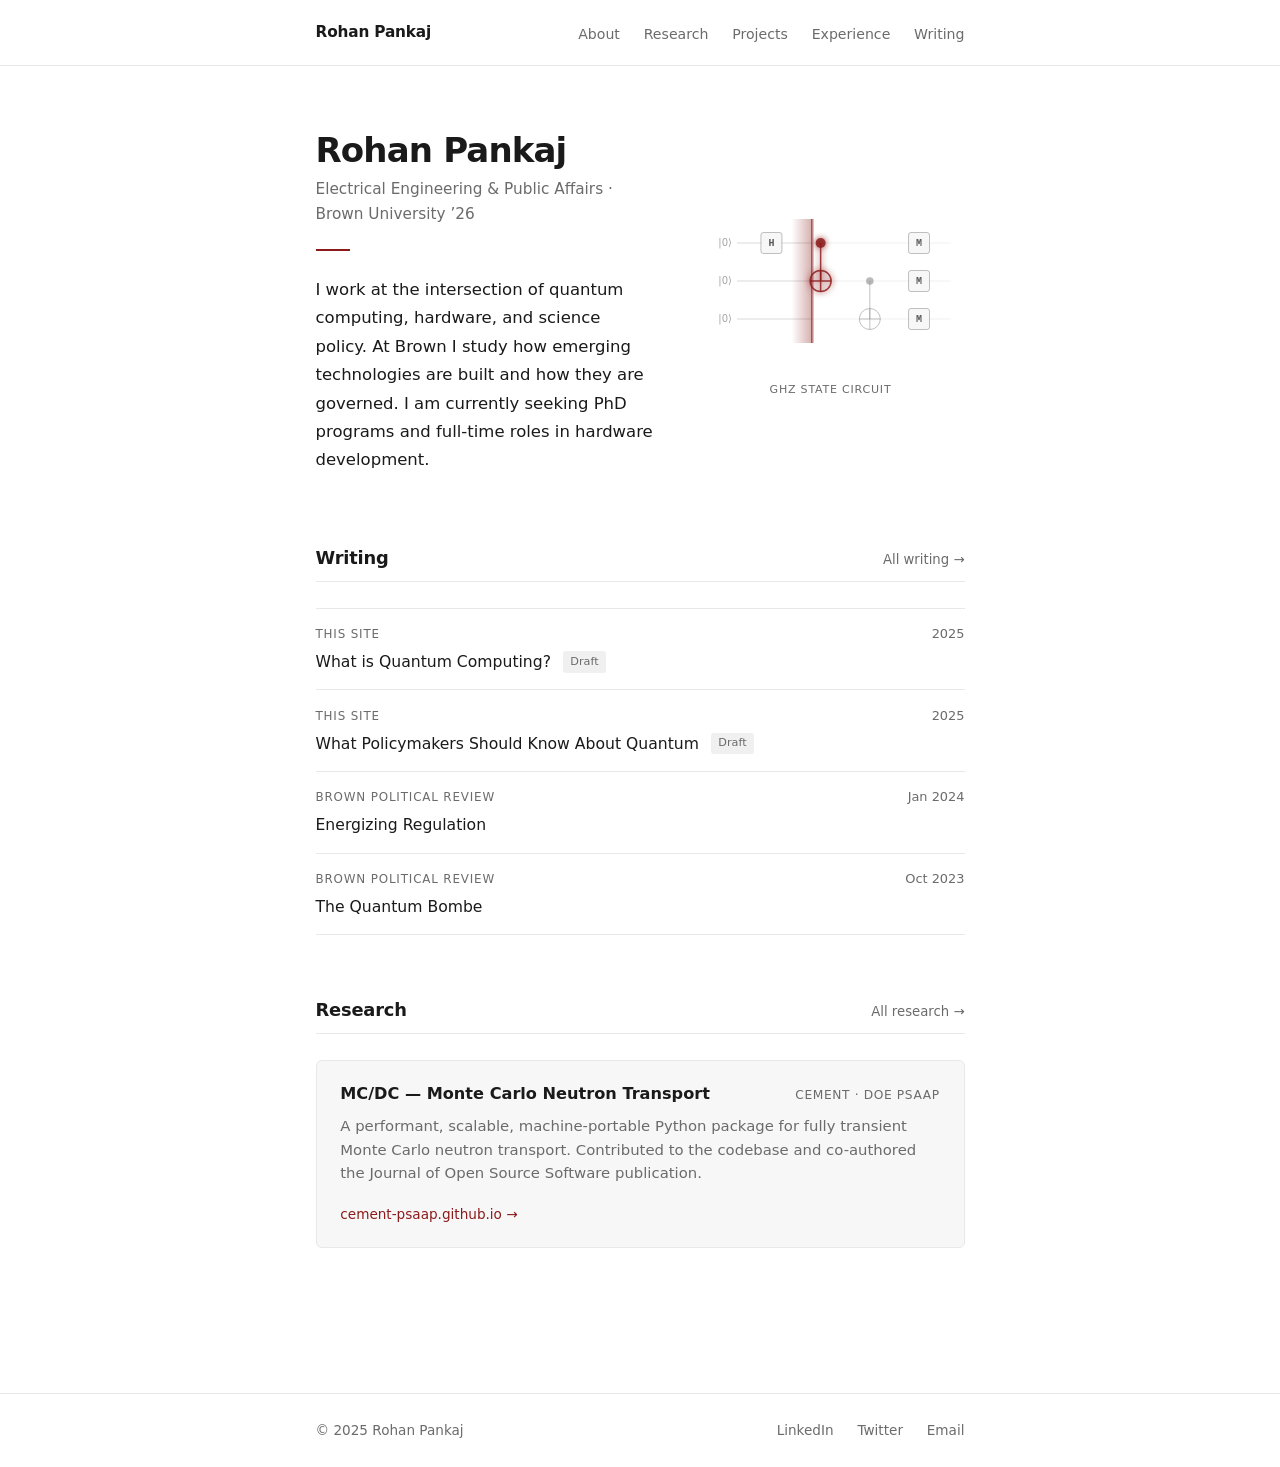
==== commit 0eecde8b: "added thesis and such" ====
--- a/index.html
+++ b/index.html
@@ -38,8 +38,8 @@
           </p>
         </div>
         <div class="hero-visual">
-          <canvas id="bloch"></canvas>
-          <span class="bloch-label">Bloch Sphere</span>
+          <canvas id="qcircuit"></canvas>
+          <span class="bloch-label">GHZ State Circuit</span>
         </div>
       </div>
     </section>
@@ -117,122 +117,179 @@
 </footer>
 
 <script>
-/* ── Bloch Sphere Animation ── */
+/* ── Quantum Circuit Animation: GHZ State Preparation ── */
 (function () {
-  const canvas = document.getElementById('bloch');
+  const canvas = document.getElementById('qcircuit');
   if (!canvas) return;
   const ctx = canvas.getContext('2d');
 
+  const isMobile = window.innerWidth < 600;
+  const W = isMobile ? 220 : 268;
+  const H = isMobile ? 138 : 168;
   const DPR = Math.min(window.devicePixelRatio || 1, 2);
-  const SIZE = window.innerWidth < 600 ? 150 : 200;
-  canvas.width = SIZE * DPR;
-  canvas.height = SIZE * DPR;
-  canvas.style.width = SIZE + 'px';
-  canvas.style.height = SIZE + 'px';
+  canvas.width  = W * DPR;
+  canvas.height = H * DPR;
+  canvas.style.width  = W + 'px';
+  canvas.style.height = H + 'px';
   ctx.scale(DPR, DPR);
 
-  const R = SIZE * 0.38;
-  const cx = SIZE / 2, cy = SIZE / 2;
-  const AZ = 0.65, EL = 0.38;
-
-  function proj(x, y, z) {
-    const rx = x * Math.cos(AZ) - y * Math.sin(AZ);
-    const ry = x * Math.sin(AZ) + y * Math.cos(AZ);
-    const sx = cx + R * rx;
-    const fz = ry * Math.sin(EL) + z * Math.cos(EL);
-    const sy = cy - R * (ry * Math.cos(EL) - z * Math.sin(EL));
-    return [sx, sy, fz];
-  }
-
-  function drawCirclePoints(pts) {
-    for (let i = 0; i < pts.length - 1; i++) {
-      const depth = (pts[i][2] + pts[i + 1][2]) / 2;
-      ctx.strokeStyle = `rgba(160,160,160,${depth >= 0 ? 0.28 : 0.07})`;
-      ctx.beginPath();
-      ctx.moveTo(pts[i][0], pts[i][1]);
-      ctx.lineTo(pts[i + 1][0], pts[i + 1][1]);
-      ctx.stroke();
+  /* ── Palette ── */
+  const ACRGB  = '139,26,26';
+  const ACCENT = '#8B1A1A';
+  const GATESC = 'rgba(130,130,130,0.55)';
+  const GATEFG = 'rgba(55,55,55,0.82)';
+  const MUTED  = 'rgba(110,110,110,0.62)';
+
+  /* ── Layout ── */
+  const ML = 40, MR = 14, MT = 18;
+  const GS = isMobile ? 18 : 21;   // gate size (square)
+  const XEND = W - MR;
+  const qY = [MT + 20, MT + 58, MT + 96];
+
+  /* ── Circuit: |000⟩ → H⊗I⊗I → CNOT(0→1) → CNOT(1→2) → Measure all ── */
+  const N = 4;
+  function cx(i) { return ML + (XEND - ML) * (i + 0.7) / (N + 0.35); }
+  const GATES = [
+    { x: cx(0), ops: [{ t: 'H',  q: 0 }] },
+    { x: cx(1), ops: [{ t: 'CX', c: 0, g: 1 }] },
+    { x: cx(2), ops: [{ t: 'CX', c: 1, g: 2 }] },
+    { x: cx(3), ops: [{ t: 'M', q: 0 }, { t: 'M', q: 1 }, { t: 'M', q: 2 }] },
+  ];
+
+  /* ── Helpers ── */
+  function rrect(x, y, w, h, r) {
+    ctx.beginPath();
+    ctx.moveTo(x + r, y);
+    ctx.arcTo(x + w, y,     x + w, y + h, r);
+    ctx.arcTo(x + w, y + h, x,     y + h, r);
+    ctx.arcTo(x,     y + h, x,     y,     r);
+    ctx.arcTo(x,     y,     x + w, y,     r);
+    ctx.closePath();
+  }
+
+  function setGlow(on, intensity) {
+    ctx.shadowColor = on ? ACCENT : 'transparent';
+    ctx.shadowBlur  = on ? 10 * intensity : 0;
+  }
+
+  function drawBox(x, y, label, glow) {
+    const g = Math.max(0, Math.min(1, glow));
+    const hot = g > 0.05;
+    setGlow(hot, g);
+    ctx.fillStyle   = hot ? `rgba(${ACRGB},0.06)` : 'rgba(246,246,246,0.92)';
+    ctx.strokeStyle = hot ? `rgba(${ACRGB},${0.45 + 0.55 * g})` : GATESC;
+    ctx.lineWidth   = hot ? 1.5 : 0.9;
+    rrect(x - GS / 2, y - GS / 2, GS, GS, 2.5);
+    ctx.fill(); ctx.stroke();
+    ctx.shadowBlur = 0;
+    ctx.fillStyle = hot ? `rgba(${ACRGB},${0.65 + 0.35 * g})` : GATEFG;
+    ctx.font = `bold ${isMobile ? 9 : 10}px ui-monospace,'SF Mono',monospace`;
+    ctx.textAlign = 'center'; ctx.textBaseline = 'middle';
+    ctx.fillText(label, x, y + 0.5);
+  }
+
+  function drawCNOT(x, cy, ty, glow) {
+    const g = Math.max(0, Math.min(1, glow));
+    const hot = g > 0.05;
+    const col = hot ? `rgba(${ACRGB},${0.55 + 0.45 * g})` : GATESC;
+    setGlow(hot, g);
+    ctx.strokeStyle = col; ctx.lineWidth = hot ? 1.5 : 0.9;
+    ctx.beginPath(); ctx.moveTo(x, cy); ctx.lineTo(x, ty); ctx.stroke();
+    ctx.fillStyle = col;
+    ctx.beginPath(); ctx.arc(x, cy, hot ? 5 : 3.8, 0, Math.PI * 2); ctx.fill();
+    const r = GS * 0.5;
+    ctx.beginPath(); ctx.arc(x, ty, r, 0, Math.PI * 2); ctx.stroke();
+    ctx.beginPath();
+    ctx.moveTo(x - r, ty); ctx.lineTo(x + r, ty);
+    ctx.moveTo(x, ty - r); ctx.lineTo(x, ty + r);
+    ctx.stroke();
+    ctx.shadowBlur = 0;
+  }
+
+  /* ── State ── */
+  let scanX     = ML;
+  let mode      = 'scan';   // 'scan' | 'hold' | 'fade'
+  let holdLeft  = 0;
+  let fadeAlpha = 1;
+  let measBit   = 0;        // GHZ: all-0 or all-1, alternates each cycle
+  const SPEED   = (XEND - ML) / 255; // ~4s at 60fps
+  const GLOW_R  = 24;
+
+  function glowAt(x) {
+    if (mode !== 'scan') return 0;
+    return Math.max(0, 1 - Math.abs(scanX - x) / GLOW_R);
+  }
+
+  function draw() {
+    ctx.clearRect(0, 0, W, H);
+    ctx.globalAlpha = mode === 'fade' ? fadeAlpha : 1;
+
+    /* wires — visited brighter, unvisited dimmer */
+    qY.forEach(y => {
+      ctx.lineWidth = 0.85;
+      ctx.strokeStyle = 'rgba(150,150,150,0.42)';
+      ctx.beginPath(); ctx.moveTo(ML, y); ctx.lineTo(Math.min(scanX, XEND), y); ctx.stroke();
+      ctx.strokeStyle = 'rgba(150,150,150,0.16)';
+      ctx.beginPath(); ctx.moveTo(Math.max(ML, scanX), y); ctx.lineTo(XEND, y); ctx.stroke();
+    });
+
+    /* |0⟩ labels */
+    ctx.fillStyle = MUTED;
+    ctx.font = `${isMobile ? 9 : 10}px system-ui,sans-serif`;
+    ctx.textAlign = 'right'; ctx.textBaseline = 'middle';
+    qY.forEach(y => ctx.fillText('|0⟩', ML - 5, y));
+
+    /* gates */
+    const measX = GATES[3].x;
+    GATES.forEach(col => {
+      const glow = glowAt(col.x);
+      col.ops.forEach(op => {
+        if (op.t === 'CX') {
+          drawCNOT(col.x, qY[op.c], qY[op.g], glow);
+        } else if (op.t === 'M') {
+          drawBox(col.x, qY[op.q], 'M', glow);
+          /* readout: show once scan has cleared the measurement column */
+          if (mode === 'hold' || (mode === 'scan' && scanX > measX + GS * 0.7)) {
+            ctx.fillStyle = `rgba(${ACRGB},0.78)`;
+            ctx.font = `bold ${isMobile ? 9 : 10}px ui-monospace,monospace`;
+            ctx.textAlign = 'left'; ctx.textBaseline = 'middle';
+            ctx.fillText(String(measBit), col.x + GS / 2 + 3, qY[op.q]);
+          }
+        } else {
+          drawBox(col.x, qY[op.q], op.t, glow);
+        }
+      });
+    });
+
+    /* scan line + glow trail */
+    if (mode === 'scan' && scanX <= XEND + 6) {
+      const top = qY[0] - 24, bot = qY[2] + 24;
+      const grad = ctx.createLinearGradient(scanX - 20, 0, scanX + 2, 0);
+      grad.addColorStop(0, `rgba(${ACRGB},0)`);
+      grad.addColorStop(1, `rgba(${ACRGB},0.38)`);
+      ctx.fillStyle = grad;
+      ctx.fillRect(scanX - 20, top, 22, bot - top);
+      ctx.strokeStyle = `rgba(${ACRGB},0.62)`;
+      ctx.lineWidth = 1.4;
+      ctx.beginPath(); ctx.moveTo(scanX, top); ctx.lineTo(scanX, bot); ctx.stroke();
     }
-  }
-
-  function latPts(zv, N = 64) {
-    const r = Math.sqrt(Math.max(0, 1 - zv * zv));
-    return Array.from({ length: N + 1 }, (_, i) => {
-      const a = (i / N) * 2 * Math.PI;
-      return proj(r * Math.cos(a), r * Math.sin(a), zv);
-    });
-  }
-
-  function lonPts(phi, N = 64) {
-    return Array.from({ length: N + 1 }, (_, i) => {
-      const th = (i / N) * Math.PI;
-      return proj(Math.sin(th) * Math.cos(phi), Math.sin(th) * Math.sin(phi), Math.cos(th));
-    });
-  }
-
-  let t = 0;
-
-  function draw() {
-    ctx.clearRect(0, 0, SIZE, SIZE);
-    ctx.lineWidth = 0.6;
-
-    // Latitude lines
-    [-0.7, -0.35, 0, 0.35, 0.7].forEach(z => drawCirclePoints(latPts(z)));
-
-    // Longitude lines
-    [0, Math.PI / 4, Math.PI / 2, 3 * Math.PI / 4,
-      Math.PI, 5 * Math.PI / 4, 3 * Math.PI / 2, 7 * Math.PI / 4
-    ].forEach(p => drawCirclePoints(lonPts(p)));
-
-    // Z axis
-    const [ax, ay] = proj(0, 0, 1.18);
-    const [bx, by] = proj(0, 0, -1.18);
-    ctx.strokeStyle = 'rgba(120,120,120,0.4)';
-    ctx.lineWidth = 0.7;
-    ctx.beginPath(); ctx.moveTo(ax, ay); ctx.lineTo(bx, by); ctx.stroke();
-
-    // Labels
-    ctx.fillStyle = 'rgba(100,100,100,0.6)';
-    ctx.font = `${Math.round(SIZE * 0.054)}px system-ui, sans-serif`;
-    ctx.textAlign = 'center';
-    ctx.fillText('|0⟩', ax, ay + 3);
-    ctx.fillText('|1⟩', bx, by + 10);
-
-    // State vector
-    const theta = Math.PI / 3.4;
-    const [vx, vy, vz] = [
-      Math.sin(theta) * Math.cos(t),
-      Math.sin(theta) * Math.sin(t),
-      Math.cos(theta)
-    ];
-    const [svx, svy] = proj(vx, vy, vz);
-    const [eqx, eqy] = proj(vx, vy, 0);
-
-    // Projection dashes
-    ctx.strokeStyle = 'rgba(139,26,26,0.18)';
-    ctx.lineWidth = 0.7;
-    ctx.setLineDash([3, 3]);
-    ctx.beginPath(); ctx.moveTo(cx, cy); ctx.lineTo(eqx, eqy); ctx.stroke();
-    ctx.beginPath(); ctx.moveTo(eqx, eqy); ctx.lineTo(svx, svy); ctx.stroke();
-    ctx.setLineDash([]);
-
-    // Main vector
-    ctx.strokeStyle = '#8B1A1A';
-    ctx.lineWidth = 1.8;
-    ctx.beginPath(); ctx.moveTo(cx, cy); ctx.lineTo(svx, svy); ctx.stroke();
-
-    // Arrowhead
-    const ang = Math.atan2(svy - cy, svx - cx);
-    const aLen = SIZE * 0.038;
-    ctx.fillStyle = '#8B1A1A';
-    ctx.beginPath();
-    ctx.moveTo(svx, svy);
-    ctx.lineTo(svx - aLen * Math.cos(ang - 0.36), svy - aLen * Math.sin(ang - 0.36));
-    ctx.lineTo(svx - aLen * Math.cos(ang + 0.36), svy - aLen * Math.sin(ang + 0.36));
-    ctx.closePath();
-    ctx.fill();
-
-    t += 0.007;
+
+    ctx.globalAlpha = 1;
+
+    /* advance state machine */
+    if (mode === 'scan') {
+      scanX += SPEED;
+      if (scanX > XEND + 6) { mode = 'hold'; holdLeft = 110; }
+    } else if (mode === 'hold') {
+      if (--holdLeft <= 0) mode = 'fade';
+    } else {
+      fadeAlpha -= 0.02;
+      if (fadeAlpha <= 0) {
+        mode = 'scan'; scanX = ML; fadeAlpha = 1;
+        measBit ^= 1;
+      }
+    }
+
     requestAnimationFrame(draw);
   }
 
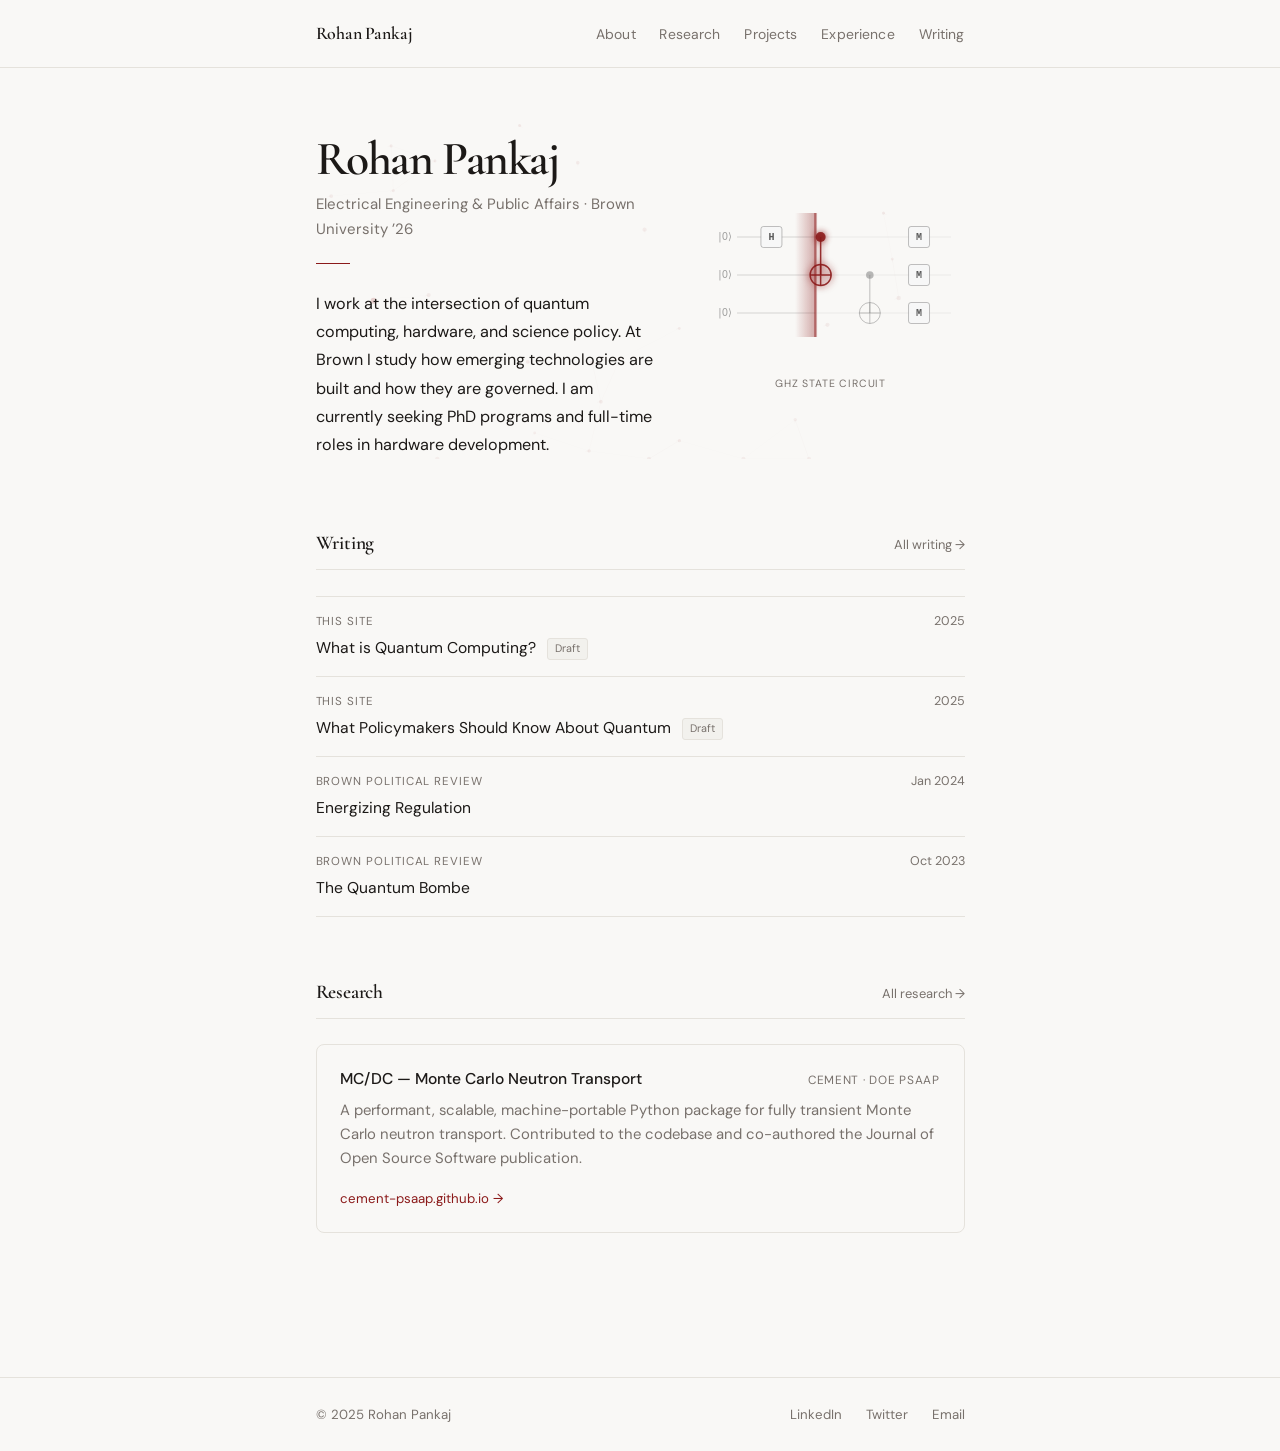
==== commit 3cee0be2: "redesign" ====
--- a/index.html
+++ b/index.html
@@ -6,6 +6,18 @@
   <title>Rohan Pankaj</title>
   <meta name="description" content="Rohan Pankaj — Electrical Engineering and Public Affairs at Brown University. Quantum computing, hardware, and science policy." />
   <link rel="stylesheet" href="css/style.css" />
+  <style>
+    /* Staggered hero load animation */
+    .hero h1        { animation: hfade 0.7s ease both; animation-delay: 0.05s; }
+    .tagline        { animation: hfade 0.7s ease both; animation-delay: 0.18s; }
+    .accent-rule    { animation: hfade 0.7s ease both; animation-delay: 0.28s; }
+    .hero-bio       { animation: hfade 0.7s ease both; animation-delay: 0.38s; }
+    .hero-visual    { animation: hfade 0.7s ease both; animation-delay: 0.5s; }
+    @keyframes hfade {
+      from { opacity: 0; transform: translateY(14px); }
+      to   { opacity: 1; transform: translateY(0); }
+    }
+  </style>
 </head>
 <body>
 
@@ -26,6 +38,7 @@
   <div class="container">
 
     <section class="hero">
+      <canvas id="particles" aria-hidden="true"></canvas>
       <div class="hero-inner">
         <div class="hero-text">
           <h1>Rohan Pankaj</h1>
@@ -89,7 +102,7 @@
         <a href="research.html" class="see-all">All research &rarr;</a>
       </div>
       <div class="project-list">
-        <div class="project-card">
+        <div class="project-card" data-eq="∇·Ωφ + Σₜφ = S">
           <div class="project-card-top">
             <h3>MC/DC &mdash; Monte Carlo Neutron Transport</h3>
             <span class="project-org">CEMeNT &middot; DOE PSAAP</span>
@@ -117,6 +130,120 @@
 </footer>
 
 <script>
+/* ── Quantum particle background ── */
+(function () {
+  const canvas = document.getElementById('particles');
+  if (!canvas) return;
+  const hero = canvas.parentElement;
+  const ctx  = canvas.getContext('2d');
+  const DPR  = Math.min(window.devicePixelRatio || 1, 2);
+  const ACRGB = '139,26,26';
+  const N     = window.innerWidth < 600 ? 14 : 26;
+  const LINK  = 90;
+
+  function resize() {
+    const r = hero.getBoundingClientRect();
+    canvas.width  = r.width  * DPR;
+    canvas.height = r.height * DPR;
+    canvas.style.width  = r.width  + 'px';
+    canvas.style.height = r.height + 'px';
+    ctx.setTransform(DPR, 0, 0, DPR, 0, 0);
+  }
+  resize();
+  window.addEventListener('resize', resize);
+
+  const W = () => canvas.width  / DPR;
+  const H = () => canvas.height / DPR;
+
+  const pts = Array.from({ length: N }, () => ({
+    x: Math.random() * W(),
+    y: Math.random() * H(),
+    vx: (Math.random() - 0.5) * 0.22,
+    vy: (Math.random() - 0.5) * 0.22,
+    r: 1.4 + Math.random() * 0.9,
+    phase: Math.random() * Math.PI * 2,
+    collapseT: 0,
+  }));
+
+  let activePair = null, activePairT = 0;
+
+  setInterval(() => {
+    const i = Math.floor(Math.random() * N);
+    const j = (i + 1 + Math.floor(Math.random() * (N - 1))) % N;
+    activePair = [i, j]; activePairT = 90;
+  }, 3200);
+
+  setInterval(() => {
+    pts[Math.floor(Math.random() * N)].collapseT = 50;
+  }, 1800);
+
+  function draw() {
+    const w = W(), h = H();
+    ctx.clearRect(0, 0, w, h);
+
+    pts.forEach(p => {
+      p.phase += 0.009;
+      p.vx += (Math.random() - 0.5) * 0.018;
+      p.vy += (Math.random() - 0.5) * 0.018;
+      const spd = Math.hypot(p.vx, p.vy);
+      if (spd > 0.4) { p.vx *= 0.4 / spd; p.vy *= 0.4 / spd; }
+      p.vx *= 0.995; p.vy *= 0.995;
+      p.x += p.vx; p.y += p.vy;
+      if (p.x < 0)  { p.x = 0;  p.vx =  Math.abs(p.vx); }
+      if (p.x > w)  { p.x = w;  p.vx = -Math.abs(p.vx); }
+      if (p.y < 0)  { p.y = 0;  p.vy =  Math.abs(p.vy); }
+      if (p.y > h)  { p.y = h;  p.vy = -Math.abs(p.vy); }
+      if (p.collapseT > 0) p.collapseT--;
+    });
+
+    /* entanglement lines */
+    for (let i = 0; i < N; i++) {
+      for (let j = i + 1; j < N; j++) {
+        const dx = pts[i].x - pts[j].x, dy = pts[i].y - pts[j].y;
+        const d  = Math.hypot(dx, dy);
+        if (d < LINK) {
+          const isActive = activePair && activePair[0] === i && activePair[1] === j;
+          const base = (1 - d / LINK) * 0.055;
+          const boost = isActive ? (activePairT / 90) * 0.13 : 0;
+          ctx.strokeStyle = `rgba(${ACRGB},${base + boost})`;
+          ctx.lineWidth   = isActive ? 1 : 0.5;
+          ctx.beginPath();
+          ctx.moveTo(pts[i].x, pts[i].y);
+          ctx.lineTo(pts[j].x, pts[j].y);
+          ctx.stroke();
+        }
+      }
+    }
+    if (activePairT > 0) activePairT--;
+
+    /* qubit dots */
+    pts.forEach(p => {
+      const breathe    = 0.5 + 0.5 * Math.sin(p.phase);
+      const baseAlpha  = 0.045 + 0.025 * breathe;
+      const ct         = p.collapseT / 50;
+      const colAlpha   = ct * 0.28;
+      const rBoost     = ct * 3.5;
+
+      ctx.fillStyle = `rgba(${ACRGB},${baseAlpha + colAlpha})`;
+      ctx.beginPath();
+      ctx.arc(p.x, p.y, p.r + rBoost, 0, Math.PI * 2);
+      ctx.fill();
+
+      /* spin arrow */
+      const ang = p.phase * 0.45;
+      ctx.strokeStyle = `rgba(${ACRGB},${(baseAlpha + colAlpha) * 0.65})`;
+      ctx.lineWidth = 0.5;
+      ctx.beginPath();
+      ctx.moveTo(p.x, p.y);
+      ctx.lineTo(p.x + Math.cos(ang) * (p.r + 2), p.y + Math.sin(ang) * (p.r + 2));
+      ctx.stroke();
+    });
+
+    requestAnimationFrame(draw);
+  }
+  draw();
+})();
+
 /* ── Quantum Circuit Animation: GHZ State Preparation ── */
 (function () {
   const canvas = document.getElementById('qcircuit');
@@ -133,20 +260,17 @@
   canvas.style.height = H + 'px';
   ctx.scale(DPR, DPR);
 
-  /* ── Palette ── */
   const ACRGB  = '139,26,26';
   const ACCENT = '#8B1A1A';
   const GATESC = 'rgba(130,130,130,0.55)';
   const GATEFG = 'rgba(55,55,55,0.82)';
   const MUTED  = 'rgba(110,110,110,0.62)';
 
-  /* ── Layout ── */
   const ML = 40, MR = 14, MT = 18;
-  const GS = isMobile ? 18 : 21;   // gate size (square)
+  const GS = isMobile ? 18 : 21;
   const XEND = W - MR;
   const qY = [MT + 20, MT + 58, MT + 96];
 
-  /* ── Circuit: |000⟩ → H⊗I⊗I → CNOT(0→1) → CNOT(1→2) → Measure all ── */
   const N = 4;
   function cx(i) { return ML + (XEND - ML) * (i + 0.7) / (N + 0.35); }
   const GATES = [
@@ -156,7 +280,6 @@
     { x: cx(3), ops: [{ t: 'M', q: 0 }, { t: 'M', q: 1 }, { t: 'M', q: 2 }] },
   ];
 
-  /* ── Helpers ── */
   function rrect(x, y, w, h, r) {
     ctx.beginPath();
     ctx.moveTo(x + r, y);
@@ -173,8 +296,7 @@
   }
 
   function drawBox(x, y, label, glow) {
-    const g = Math.max(0, Math.min(1, glow));
-    const hot = g > 0.05;
+    const g = Math.max(0, Math.min(1, glow)), hot = g > 0.05;
     setGlow(hot, g);
     ctx.fillStyle   = hot ? `rgba(${ACRGB},0.06)` : 'rgba(246,246,246,0.92)';
     ctx.strokeStyle = hot ? `rgba(${ACRGB},${0.45 + 0.55 * g})` : GATESC;
@@ -189,8 +311,7 @@
   }
 
   function drawCNOT(x, cy, ty, glow) {
-    const g = Math.max(0, Math.min(1, glow));
-    const hot = g > 0.05;
+    const g = Math.max(0, Math.min(1, glow)), hot = g > 0.05;
     const col = hot ? `rgba(${ACRGB},${0.55 + 0.45 * g})` : GATESC;
     setGlow(hot, g);
     ctx.strokeStyle = col; ctx.lineWidth = hot ? 1.5 : 0.9;
@@ -206,25 +327,18 @@
     ctx.shadowBlur = 0;
   }
 
-  /* ── State ── */
-  let scanX     = ML;
-  let mode      = 'scan';   // 'scan' | 'hold' | 'fade'
-  let holdLeft  = 0;
-  let fadeAlpha = 1;
-  let measBit   = 0;        // GHZ: all-0 or all-1, alternates each cycle
-  const SPEED   = (XEND - ML) / 255; // ~4s at 60fps
-  const GLOW_R  = 24;
+  let scanX = ML, mode = 'scan', holdLeft = 0, fadeAlpha = 1, measBit = 0;
+  const SPEED = (XEND - ML) / 255;
+  const GLOW_R = 24;
 
   function glowAt(x) {
-    if (mode !== 'scan') return 0;
-    return Math.max(0, 1 - Math.abs(scanX - x) / GLOW_R);
+    return mode !== 'scan' ? 0 : Math.max(0, 1 - Math.abs(scanX - x) / GLOW_R);
   }
 
   function draw() {
     ctx.clearRect(0, 0, W, H);
     ctx.globalAlpha = mode === 'fade' ? fadeAlpha : 1;
 
-    /* wires — visited brighter, unvisited dimmer */
     qY.forEach(y => {
       ctx.lineWidth = 0.85;
       ctx.strokeStyle = 'rgba(150,150,150,0.42)';
@@ -233,13 +347,11 @@
       ctx.beginPath(); ctx.moveTo(Math.max(ML, scanX), y); ctx.lineTo(XEND, y); ctx.stroke();
     });
 
-    /* |0⟩ labels */
     ctx.fillStyle = MUTED;
     ctx.font = `${isMobile ? 9 : 10}px system-ui,sans-serif`;
     ctx.textAlign = 'right'; ctx.textBaseline = 'middle';
     qY.forEach(y => ctx.fillText('|0⟩', ML - 5, y));
 
-    /* gates */
     const measX = GATES[3].x;
     GATES.forEach(col => {
       const glow = glowAt(col.x);
@@ -248,7 +360,6 @@
           drawCNOT(col.x, qY[op.c], qY[op.g], glow);
         } else if (op.t === 'M') {
           drawBox(col.x, qY[op.q], 'M', glow);
-          /* readout: show once scan has cleared the measurement column */
           if (mode === 'hold' || (mode === 'scan' && scanX > measX + GS * 0.7)) {
             ctx.fillStyle = `rgba(${ACRGB},0.78)`;
             ctx.font = `bold ${isMobile ? 9 : 10}px ui-monospace,monospace`;
@@ -261,7 +372,6 @@
       });
     });
 
-    /* scan line + glow trail */
     if (mode === 'scan' && scanX <= XEND + 6) {
       const top = qY[0] - 24, bot = qY[2] + 24;
       const grad = ctx.createLinearGradient(scanX - 20, 0, scanX + 2, 0);
@@ -276,7 +386,6 @@
 
     ctx.globalAlpha = 1;
 
-    /* advance state machine */
     if (mode === 'scan') {
       scanX += SPEED;
       if (scanX > XEND + 6) { mode = 'hold'; holdLeft = 110; }
@@ -284,15 +393,11 @@
       if (--holdLeft <= 0) mode = 'fade';
     } else {
       fadeAlpha -= 0.02;
-      if (fadeAlpha <= 0) {
-        mode = 'scan'; scanX = ML; fadeAlpha = 1;
-        measBit ^= 1;
-      }
+      if (fadeAlpha <= 0) { mode = 'scan'; scanX = ML; fadeAlpha = 1; measBit ^= 1; }
     }
 
     requestAnimationFrame(draw);
   }
-
   draw();
 })();
 
--- a/css/style.css
+++ b/css/style.css
@@ -1,3 +1,5 @@
+@import url('https://fonts.googleapis.com/css2?family=Cormorant+Garamond:ital,wght@0,400;0,600;1,400&family=DM+Sans:opsz,wght@9..40,400;9..40,500&display=swap');
+
 *, *::before, *::after {
   box-sizing: border-box;
   margin: 0;
@@ -5,14 +7,16 @@
 }
 
 :root {
-  --bg: #ffffff;
-  --surface: #f7f7f7;
-  --text: #1a1a1a;
-  --text-muted: #6b6b6b;
+  --bg: #f9f8f6;
+  --surface: #f2f1ed;
+  --text: #1c1917;
+  --text-muted: #78716c;
   --accent: #8B1A1A;
-  --accent-light: #fdf3f3;
-  --border: #e8e8e8;
+  --accent-light: #fdf2f2;
+  --border: #e5e2dc;
   --max-w: 700px;
+  --serif: 'Cormorant Garamond', Georgia, 'Times New Roman', serif;
+  --sans: 'DM Sans', system-ui, -apple-system, sans-serif;
 }
 
 html {
@@ -23,7 +27,7 @@
 body {
   background: var(--bg);
   color: var(--text);
-  font-family: system-ui, -apple-system, BlinkMacSystemFont, 'Segoe UI', Helvetica, Arial, sans-serif;
+  font-family: var(--sans);
   line-height: 1.65;
   min-height: 100vh;
   display: flex;
@@ -57,8 +61,9 @@
 }
 
 .nav-name {
+  font-family: var(--serif);
   font-weight: 600;
-  font-size: 0.9rem;
+  font-size: 1.05rem;
   color: var(--text);
   text-decoration: none;
   letter-spacing: -0.01em;
@@ -75,8 +80,10 @@
 .nav-links a {
   color: var(--text-muted);
   text-decoration: none;
-  font-size: 0.83rem;
+  font-size: 0.82rem;
+  font-weight: 400;
   transition: color 0.12s;
+  letter-spacing: 0.01em;
 }
 
 .nav-links a:hover,
@@ -99,7 +106,7 @@
 }
 
 .footer-copy {
-  font-size: 0.8rem;
+  font-size: 0.78rem;
   color: var(--text-muted);
 }
 
@@ -109,7 +116,7 @@
 }
 
 .footer-links a {
-  font-size: 0.8rem;
+  font-size: 0.78rem;
   color: var(--text-muted);
   text-decoration: none;
   transition: color 0.12s;
@@ -119,19 +126,25 @@
 
 /* ── Typography ── */
 h1 {
-  font-size: 2rem;
+  font-family: var(--serif);
+  font-size: 2.2rem;
   font-weight: 600;
-  line-height: 1.2;
-  letter-spacing: -0.025em;
+  line-height: 1.15;
+  letter-spacing: -0.02em;
 }
 
 h2 {
-  font-size: 1.05rem;
+  font-family: var(--serif);
+  font-size: 1.15rem;
   font-weight: 600;
   letter-spacing: -0.01em;
 }
 
-h3 { font-size: 0.95rem; font-weight: 600; }
+h3 {
+  font-family: var(--sans);
+  font-size: 0.92rem;
+  font-weight: 500;
+}
 
 p { margin-bottom: 1rem; }
 p:last-child { margin-bottom: 0; }
@@ -153,9 +166,10 @@
 .section-header h2 { margin: 0; }
 
 .see-all {
-  font-size: 0.78rem;
+  font-size: 0.76rem;
   color: var(--text-muted);
   text-decoration: none;
+  font-family: var(--sans);
   transition: color 0.12s;
 }
 
@@ -165,18 +179,32 @@
 .accent-rule {
   display: block;
   width: 2rem;
-  height: 2px;
+  height: 1.5px;
   background: var(--accent);
   margin-bottom: 1.5rem;
+  opacity: 0.7;
 }
 
 /* ── Hero ── */
 .hero {
+  position: relative;
+  overflow: hidden;
   margin-bottom: 4rem;
   padding-top: 0.75rem;
 }
 
+#particles {
+  position: absolute;
+  inset: 0;
+  width: 100%;
+  height: 100%;
+  pointer-events: none;
+  z-index: 0;
+}
+
 .hero-inner {
+  position: relative;
+  z-index: 1;
   display: flex;
   align-items: center;
   gap: 2.5rem;
@@ -191,33 +219,39 @@
   align-items: center;
 }
 
-.hero h1 { margin-bottom: 0.35rem; }
+.hero h1 {
+  font-size: 2.8rem;
+  margin-bottom: 0.35rem;
+  letter-spacing: -0.03em;
+}
 
 .tagline {
-  font-size: 0.9rem;
+  font-size: 0.88rem;
   color: var(--text-muted);
   margin-bottom: 1.25rem;
+  font-weight: 400;
 }
 
 .hero-bio {
-  font-size: 0.97rem;
-  line-height: 1.72;
+  font-size: 0.95rem;
+  line-height: 1.75;
   color: var(--text);
 }
 
-/* ── Bloch sphere ── */
-#bloch {
+/* ── Quantum circuit canvas ── */
+#qcircuit {
   display: block;
   cursor: default;
 }
 
 .bloch-label {
-  font-size: 0.65rem;
+  font-size: 0.62rem;
   color: var(--text-muted);
   text-transform: uppercase;
-  letter-spacing: 0.07em;
+  letter-spacing: 0.08em;
   margin-top: 0.5rem;
   text-align: center;
+  font-family: var(--sans);
 }
 
 /* ── Profile photo (about page) ── */
@@ -235,7 +269,8 @@
   object-fit: cover;
   object-position: center top;
   flex-shrink: 0;
-  border: 2px solid var(--border);
+  border: 1.5px solid var(--border);
+  box-shadow: 0 2px 12px rgba(0,0,0,0.06);
 }
 
 .about-header-text { flex: 1; }
@@ -253,10 +288,11 @@
   object-fit: cover;
   display: block;
   max-height: 340px;
+  border: 1px solid var(--border);
 }
 
 .photo-caption {
-  font-size: 0.76rem;
+  font-size: 0.74rem;
   color: var(--text-muted);
   margin-top: 0.45rem;
   text-align: left;
@@ -279,12 +315,13 @@
 .writing-item-left { flex: 1; min-width: 0; }
 
 .writing-item .source {
-  font-size: 0.7rem;
+  font-size: 0.68rem;
   text-transform: uppercase;
-  letter-spacing: 0.07em;
+  letter-spacing: 0.08em;
   color: var(--text-muted);
   display: block;
   margin-bottom: 0.12rem;
+  font-family: var(--sans);
 }
 
 .writing-item a {
@@ -297,7 +334,7 @@
 .writing-item a:hover { color: var(--accent); }
 
 .writing-item .date {
-  font-size: 0.76rem;
+  font-size: 0.74rem;
   color: var(--text-muted);
   white-space: nowrap;
   flex-shrink: 0;
@@ -305,33 +342,58 @@
 
 .draft-badge {
   display: inline-block;
-  font-size: 0.66rem;
-  padding: 0.08rem 0.42rem;
-  background: #f0f0f0;
+  font-size: 0.64rem;
+  padding: 0.07rem 0.4rem;
+  background: var(--surface);
   color: var(--text-muted);
   border-radius: 3px;
   vertical-align: middle;
   margin-left: 0.4rem;
+  font-family: var(--sans);
+  border: 1px solid var(--border);
 }
 
 /* ── Project cards ── */
 .project-list {
   display: flex;
   flex-direction: column;
-  gap: 1rem;
+  gap: 0.85rem;
 }
 
 .project-card {
+  position: relative;
+  overflow: hidden;
   padding: 1.2rem 1.4rem;
-  background: var(--surface);
-  border-radius: 6px;
+  background: var(--bg);
+  border-radius: 8px;
   border: 1px solid var(--border);
-  transition: box-shadow 0.18s ease, transform 0.18s ease;
+  transition: box-shadow 0.2s ease, border-color 0.2s ease;
 }
 
 .project-card:hover {
-  transform: translateY(-2px);
-  box-shadow: 0 4px 18px rgba(0, 0, 0, 0.06);
+  box-shadow: 0 4px 20px rgba(0, 0, 0, 0.07);
+  border-color: rgba(139,26,26,0.2);
+}
+
+/* Equation watermark on hover */
+.project-card::after {
+  content: attr(data-eq);
+  position: absolute;
+  bottom: -0.4rem;
+  right: 0.8rem;
+  font-size: 2.2rem;
+  font-family: ui-monospace, 'SF Mono', 'Cascadia Code', monospace;
+  color: var(--accent);
+  opacity: 0;
+  transition: opacity 0.35s ease;
+  pointer-events: none;
+  user-select: none;
+  white-space: nowrap;
+  line-height: 1;
+}
+
+.project-card:hover::after {
+  opacity: 0.07;
 }
 
 .project-card-top {
@@ -344,28 +406,30 @@
 }
 
 .project-org {
-  font-size: 0.72rem;
+  font-size: 0.7rem;
   color: var(--text-muted);
   text-transform: uppercase;
-  letter-spacing: 0.05em;
+  letter-spacing: 0.06em;
   white-space: nowrap;
   flex-shrink: 0;
+  font-family: var(--sans);
 }
 
 .project-card p {
   font-size: 0.875rem;
   color: var(--text-muted);
   margin-bottom: 0.75rem;
-  line-height: 1.6;
+  line-height: 1.62;
 }
 
 .project-card p:last-child { margin-bottom: 0; }
 
 .project-link {
-  font-size: 0.8rem;
+  font-size: 0.78rem;
   text-decoration: none;
   color: var(--accent);
   transition: opacity 0.12s;
+  font-family: var(--sans);
 }
 
 .project-link:hover { opacity: 0.7; }
@@ -373,16 +437,19 @@
 .skill-tags {
   display: flex;
   flex-wrap: wrap;
-  gap: 0.35rem;
+  gap: 0.3rem;
   margin-top: 0.65rem;
 }
 
 .skill-tag {
-  font-size: 0.7rem;
-  padding: 0.15rem 0.5rem;
-  background: var(--accent-light);
-  color: var(--accent);
+  font-size: 0.67rem;
+  padding: 0.13rem 0.45rem;
+  background: var(--surface);
+  color: var(--text-muted);
   border-radius: 3px;
+  font-family: var(--sans);
+  border: 1px solid var(--border);
+  letter-spacing: 0.01em;
 }
 
 /* ── Publications ── */
@@ -397,26 +464,26 @@
 
 .pub-title {
   font-size: 0.92rem;
-  font-weight: 600;
+  font-weight: 500;
   margin-bottom: 0.3rem;
   line-height: 1.45;
 }
 
 .pub-authors {
-  font-size: 0.79rem;
+  font-size: 0.78rem;
   color: var(--text-muted);
   margin-bottom: 0.25rem;
   line-height: 1.55;
 }
 
 .pub-venue {
-  font-size: 0.79rem;
+  font-size: 0.78rem;
   color: var(--text-muted);
   margin-bottom: 0.35rem;
 }
 
 .pub-link {
-  font-size: 0.79rem;
+  font-size: 0.78rem;
   color: var(--accent);
   text-decoration: none;
 }
@@ -449,18 +516,18 @@
 }
 
 .exp-role {
-  font-weight: 600;
+  font-weight: 500;
   font-size: 0.93rem;
 }
 
 .exp-dates {
+  font-size: 0.76rem;
+  color: var(--text-muted);
+  white-space: nowrap;
+}
+
+.exp-org {
   font-size: 0.78rem;
-  color: var(--text-muted);
-  white-space: nowrap;
-}
-
-.exp-org {
-  font-size: 0.8rem;
   color: var(--text-muted);
   margin-bottom: 0.45rem;
 }
@@ -473,24 +540,27 @@
 .exp-bullets li {
   font-size: 0.875rem;
   margin-bottom: 0.3rem;
-  line-height: 1.55;
+  line-height: 1.58;
 }
 
 /* ── Prose ── */
 .page-title {
-  font-size: 1.75rem;
+  font-family: var(--serif);
+  font-size: 1.9rem;
   font-weight: 600;
-  letter-spacing: -0.025em;
+  letter-spacing: -0.02em;
   margin-bottom: 2rem;
+  line-height: 1.15;
 }
 
 .prose {
   font-size: 0.97rem;
-  line-height: 1.75;
+  line-height: 1.78;
 }
 
 .prose h2 {
-  font-size: 1rem;
+  font-family: var(--serif);
+  font-size: 1.05rem;
   font-weight: 600;
   margin-top: 2rem;
   margin-bottom: 0.55rem;
@@ -525,9 +595,9 @@
 
 .edu-left h3 { font-size: 0.93rem; margin-bottom: 0.12rem; }
 
-.edu-detail { font-size: 0.8rem; color: var(--text-muted); }
-
-.edu-year { font-size: 0.8rem; color: var(--text-muted); white-space: nowrap; }
+.edu-detail { font-size: 0.78rem; color: var(--text-muted); }
+
+.edu-year { font-size: 0.78rem; color: var(--text-muted); white-space: nowrap; }
 
 /* ── Post page ── */
 .post-header {
@@ -536,28 +606,30 @@
   border-bottom: 1px solid var(--border);
 }
 
-.post-header h1 { font-size: 1.6rem; margin-bottom: 0.5rem; }
-
-.post-meta { font-size: 0.82rem; color: var(--text-muted); }
+.post-header h1 { font-size: 1.7rem; margin-bottom: 0.5rem; }
+
+.post-meta { font-size: 0.8rem; color: var(--text-muted); }
 
 .post-back {
   display: inline-block;
-  font-size: 0.82rem;
+  font-size: 0.8rem;
   color: var(--text-muted);
   text-decoration: none;
   margin-bottom: 2rem;
   transition: color 0.12s;
+  font-family: var(--sans);
 }
 
 .post-back:hover { color: var(--accent); }
 
 .post-body {
   font-size: 1rem;
-  line-height: 1.78;
+  line-height: 1.8;
 }
 
 .post-body h2 {
-  font-size: 1.08rem;
+  font-family: var(--serif);
+  font-size: 1.12rem;
   font-weight: 600;
   margin-top: 2.25rem;
   margin-bottom: 0.7rem;
@@ -571,11 +643,170 @@
   text-decoration-thickness: 1px;
 }
 
+/* ── Timeline (projects page) ── */
+.timeline {
+  position: relative;
+  padding-left: 1.5rem;
+}
+
+.timeline::before {
+  content: '';
+  position: absolute;
+  left: 0;
+  top: 0.45rem;
+  bottom: 0.5rem;
+  width: 1px;
+  background: var(--border);
+}
+
+.tl-item {
+  position: relative;
+  margin-bottom: 2rem;
+}
+
+.tl-item:last-child { margin-bottom: 0; }
+
+.tl-dot {
+  position: absolute;
+  left: -1.5rem;
+  top: 0.35rem;
+  width: 7px;
+  height: 7px;
+  border-radius: 50%;
+  background: var(--accent);
+  box-shadow: 0 0 0 2.5px var(--bg), 0 0 0 4px var(--border);
+  transform: translateX(-3px);
+}
+
+.tl-item.tl-award .tl-dot {
+  box-shadow: 0 0 0 2.5px var(--bg), 0 0 0 4px var(--accent);
+}
+
+.tl-date {
+  font-size: 0.69rem;
+  color: var(--text-muted);
+  text-transform: uppercase;
+  letter-spacing: 0.08em;
+  font-weight: 500;
+  margin-bottom: 0.5rem;
+  font-family: var(--sans);
+}
+
+/* ── Project detail page ── */
+.project-page-header {
+  margin-bottom: 2rem;
+  padding-bottom: 1.5rem;
+  border-bottom: 1px solid var(--border);
+}
+
+.project-page-header h1 {
+  font-size: 1.65rem;
+  font-weight: 600;
+  letter-spacing: -0.02em;
+  line-height: 1.25;
+  margin-bottom: 0.4rem;
+}
+
+.project-page-meta {
+  font-size: 0.8rem;
+  color: var(--text-muted);
+  font-family: var(--sans);
+}
+
+/* ── Photo grid ── */
+.photo-grid {
+  display: grid;
+  grid-template-columns: repeat(2, 1fr);
+  gap: 0.75rem;
+  margin: 1.5rem 0;
+}
+
+.photo-grid.single { grid-template-columns: 1fr; }
+
+.photo-grid img {
+  width: 100%;
+  border-radius: 6px;
+  object-fit: cover;
+  aspect-ratio: 4/3;
+  border: 1px solid var(--border);
+  display: block;
+}
+
+.photo-grid .photo-wide {
+  grid-column: 1 / -1;
+  aspect-ratio: 16/9;
+}
+
+/* ── Contact form ── */
+.contact-form {
+  display: flex;
+  flex-direction: column;
+  gap: 0.9rem;
+  margin-top: 1.25rem;
+  max-width: 480px;
+}
+
+.form-row {
+  display: grid;
+  grid-template-columns: 1fr 1fr;
+  gap: 0.75rem;
+}
+
+.form-field {
+  display: flex;
+  flex-direction: column;
+  gap: 0.28rem;
+}
+
+.form-field label {
+  font-size: 0.7rem;
+  font-weight: 500;
+  color: var(--text-muted);
+  text-transform: uppercase;
+  letter-spacing: 0.07em;
+  font-family: var(--sans);
+}
+
+.form-field input,
+.form-field textarea {
+  font-family: var(--sans);
+  font-size: 0.9rem;
+  padding: 0.55rem 0.7rem;
+  border: 1px solid var(--border);
+  border-radius: 5px;
+  background: var(--bg);
+  color: var(--text);
+  transition: border-color 0.15s;
+  outline: none;
+  resize: vertical;
+}
+
+.form-field input:focus,
+.form-field textarea:focus { border-color: var(--accent); }
+
+.form-field textarea { min-height: 110px; }
+
+.form-submit {
+  align-self: flex-start;
+  padding: 0.55rem 1.4rem;
+  background: var(--accent);
+  color: #fff;
+  border: none;
+  border-radius: 5px;
+  font-size: 0.875rem;
+  font-family: var(--sans);
+  cursor: pointer;
+  transition: opacity 0.14s;
+  letter-spacing: 0.01em;
+}
+
+.form-submit:hover { opacity: 0.8; }
+
 /* ── Fade-in on scroll ── */
 .fade-in {
   opacity: 0;
-  transform: translateY(12px);
-  transition: opacity 0.5s ease, transform 0.5s ease;
+  transform: translateY(10px);
+  transition: opacity 0.45s ease, transform 0.45s ease;
 }
 
 .fade-in.visible {
@@ -587,11 +818,13 @@
 @media (max-width: 600px) {
   html { font-size: 16px; }
 
-  h1 { font-size: 1.65rem; }
+  h1 { font-size: 1.9rem; }
 
   main { padding: 2rem 0 3.5rem; }
 
   .hero { margin-bottom: 2.5rem; }
+
+  .hero h1 { font-size: 2.1rem; }
 
   .hero-inner {
     flex-direction: column;
@@ -620,4 +853,12 @@
   .about-photo { width: 90px; height: 90px; }
 
   footer .container { flex-direction: column; align-items: flex-start; }
-}
+
+  .photo-grid { grid-template-columns: 1fr; }
+
+  .form-row { grid-template-columns: 1fr; }
+
+  .timeline { padding-left: 1.1rem; }
+
+  .tl-dot { left: -1.1rem; }
+}
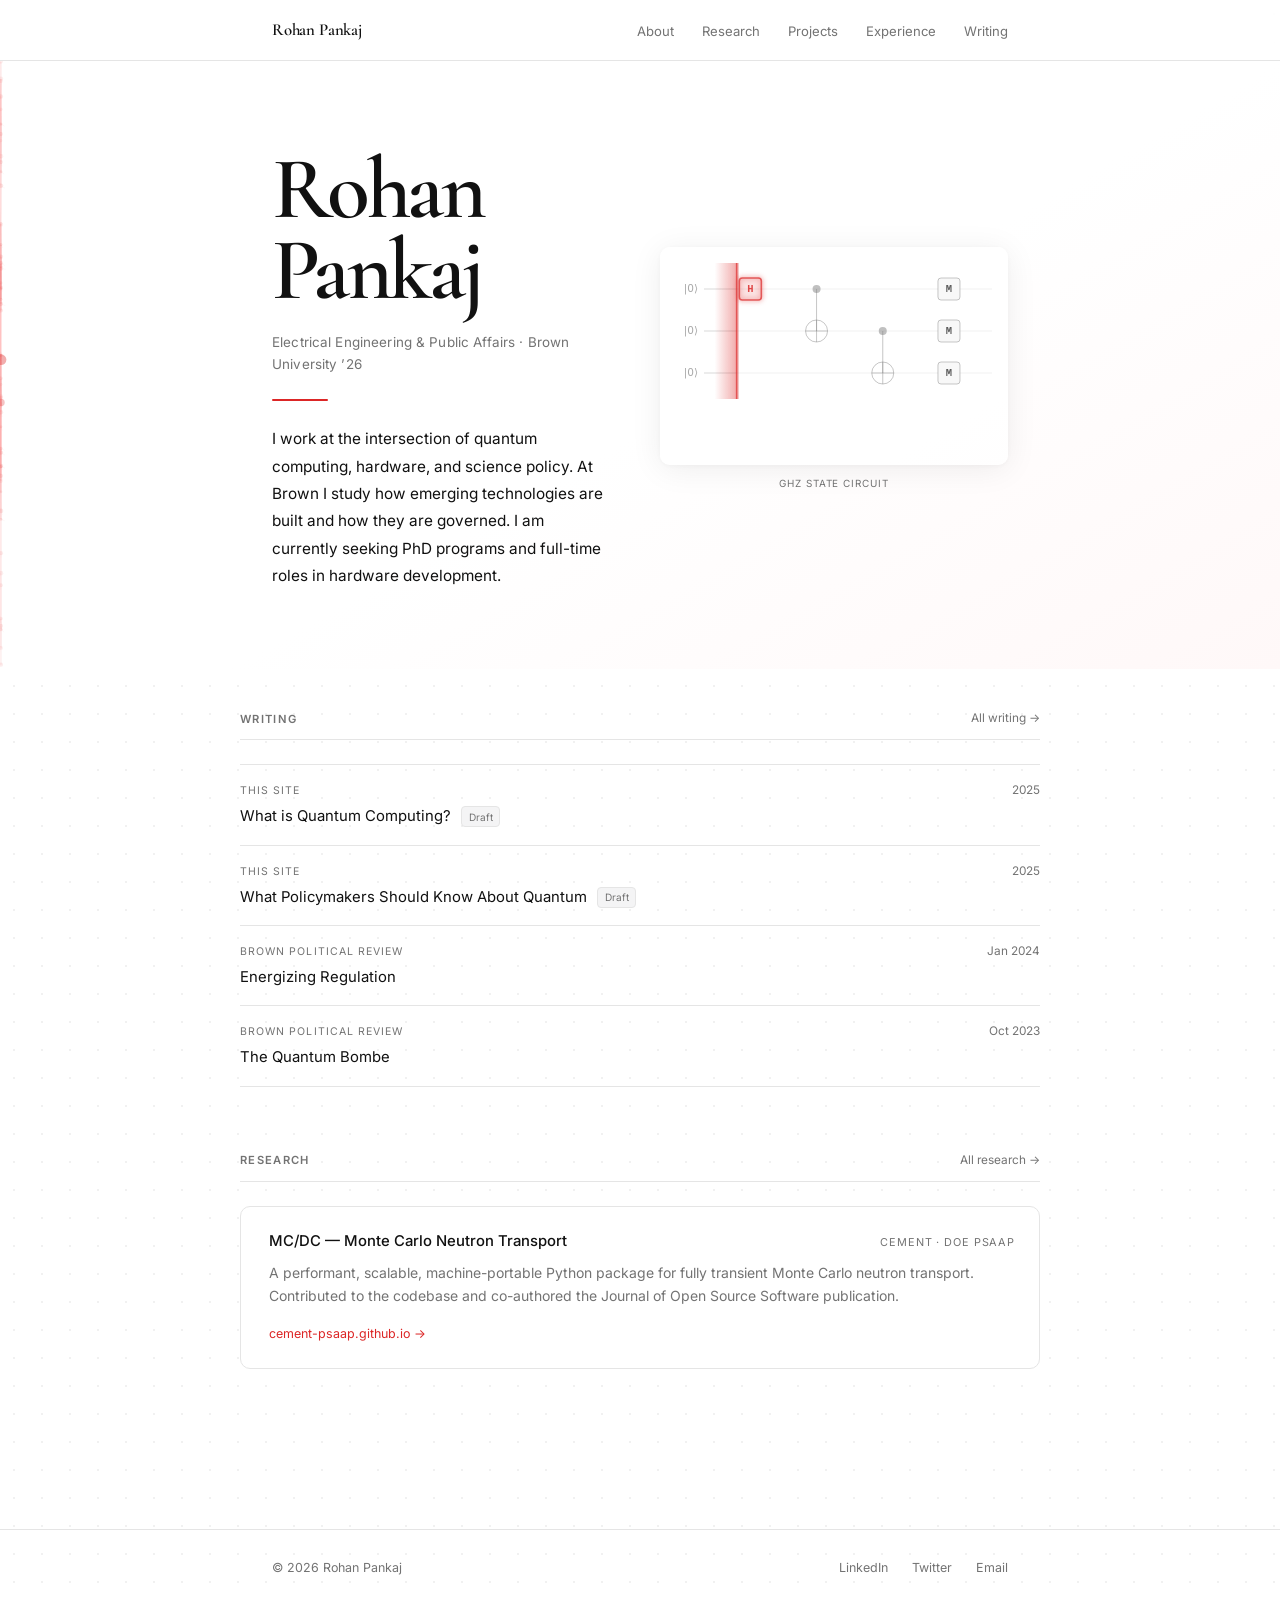
==== commit feddfc77: "redesign 2" ====
--- a/index.html
+++ b/index.html
@@ -8,13 +8,13 @@
   <link rel="stylesheet" href="css/style.css" />
   <style>
     /* Staggered hero load animation */
-    .hero h1        { animation: hfade 0.7s ease both; animation-delay: 0.05s; }
-    .tagline        { animation: hfade 0.7s ease both; animation-delay: 0.18s; }
-    .accent-rule    { animation: hfade 0.7s ease both; animation-delay: 0.28s; }
-    .hero-bio       { animation: hfade 0.7s ease both; animation-delay: 0.38s; }
-    .hero-visual    { animation: hfade 0.7s ease both; animation-delay: 0.5s; }
+    .hero h1      { animation: hfade 0.7s ease both; animation-delay: 0.05s; }
+    .tagline      { animation: hfade 0.7s ease both; animation-delay: 0.2s; }
+    .accent-rule  { animation: hfade 0.7s ease both; animation-delay: 0.3s; }
+    .hero-bio     { animation: hfade 0.7s ease both; animation-delay: 0.4s; }
+    .hero-visual  { animation: hfade 0.7s ease both; animation-delay: 0.52s; }
     @keyframes hfade {
-      from { opacity: 0; transform: translateY(14px); }
+      from { opacity: 0; transform: translateY(16px); }
       to   { opacity: 1; transform: translateY(0); }
     }
   </style>
@@ -35,13 +35,14 @@
 </nav>
 
 <main>
-  <div class="container">
-
-    <section class="hero">
-      <canvas id="particles" aria-hidden="true"></canvas>
+
+  <!-- Hero: full-width section, particle canvas fills the whole area -->
+  <section class="hero">
+    <canvas id="particles" aria-hidden="true"></canvas>
+    <div class="container">
       <div class="hero-inner">
         <div class="hero-text">
-          <h1>Rohan Pankaj</h1>
+          <h1>Rohan<br>Pankaj</h1>
           <p class="tagline">Electrical Engineering &amp; Public Affairs &middot; Brown University &rsquo;26</p>
           <span class="accent-rule"></span>
           <p class="hero-bio">
@@ -55,7 +56,11 @@
           <span class="bloch-label">GHZ State Circuit</span>
         </div>
       </div>
-    </section>
+    </div>
+  </section>
+
+  <!-- Content sections sit below the full-width hero -->
+  <div class="container page-content">
 
     <section class="section fade-in">
       <div class="section-header">
@@ -120,7 +125,7 @@
 
 <footer>
   <div class="container">
-    <span class="footer-copy">&copy; 2025 Rohan Pankaj</span>
+    <span class="footer-copy">&copy; 2026 Rohan Pankaj</span>
     <div class="footer-links">
       <a href="https://linkedin.com/in/rohanpankaj" target="_blank" rel="noopener">LinkedIn</a>
       <a href="https://twitter.com/RohanSPankaj" target="_blank" rel="noopener">Twitter</a>
@@ -129,17 +134,18 @@
   </div>
 </footer>
 
+<script src="js/main.js"></script>
 <script>
-/* ── Quantum particle background ── */
+/* ── Quantum particle background — spans the full hero width ── */
 (function () {
   const canvas = document.getElementById('particles');
   if (!canvas) return;
-  const hero = canvas.parentElement;
+  const hero = canvas.parentElement; /* .hero section */
   const ctx  = canvas.getContext('2d');
   const DPR  = Math.min(window.devicePixelRatio || 1, 2);
-  const ACRGB = '139,26,26';
-  const N     = window.innerWidth < 600 ? 14 : 26;
-  const LINK  = 90;
+  const ACRGB = '220,38,38'; /* matches --accent */
+  const N     = window.innerWidth < 640 ? 18 : 52;
+  const LINK  = 120;
 
   function resize() {
     const r = hero.getBoundingClientRect();
@@ -174,8 +180,8 @@
   }, 3200);
 
   setInterval(() => {
-    pts[Math.floor(Math.random() * N)].collapseT = 50;
-  }, 1800);
+    pts[Math.floor(Math.random() * N)].collapseT = 55;
+  }, 1600);
 
   function draw() {
     const w = W(), h = H();
@@ -189,10 +195,10 @@
       if (spd > 0.4) { p.vx *= 0.4 / spd; p.vy *= 0.4 / spd; }
       p.vx *= 0.995; p.vy *= 0.995;
       p.x += p.vx; p.y += p.vy;
-      if (p.x < 0)  { p.x = 0;  p.vx =  Math.abs(p.vx); }
-      if (p.x > w)  { p.x = w;  p.vx = -Math.abs(p.vx); }
-      if (p.y < 0)  { p.y = 0;  p.vy =  Math.abs(p.vy); }
-      if (p.y > h)  { p.y = h;  p.vy = -Math.abs(p.vy); }
+      if (p.x < 0) { p.x = 0;  p.vx =  Math.abs(p.vx); }
+      if (p.x > w) { p.x = w;  p.vx = -Math.abs(p.vx); }
+      if (p.y < 0) { p.y = 0;  p.vy =  Math.abs(p.vy); }
+      if (p.y > h) { p.y = h;  p.vy = -Math.abs(p.vy); }
       if (p.collapseT > 0) p.collapseT--;
     });
 
@@ -203,10 +209,10 @@
         const d  = Math.hypot(dx, dy);
         if (d < LINK) {
           const isActive = activePair && activePair[0] === i && activePair[1] === j;
-          const base = (1 - d / LINK) * 0.055;
-          const boost = isActive ? (activePairT / 90) * 0.13 : 0;
+          const base  = (1 - d / LINK) * 0.07;
+          const boost = isActive ? (activePairT / 90) * 0.16 : 0;
           ctx.strokeStyle = `rgba(${ACRGB},${base + boost})`;
-          ctx.lineWidth   = isActive ? 1 : 0.5;
+          ctx.lineWidth   = isActive ? 1.2 : 0.6;
           ctx.beginPath();
           ctx.moveTo(pts[i].x, pts[i].y);
           ctx.lineTo(pts[j].x, pts[j].y);
@@ -218,11 +224,11 @@
 
     /* qubit dots */
     pts.forEach(p => {
-      const breathe    = 0.5 + 0.5 * Math.sin(p.phase);
-      const baseAlpha  = 0.045 + 0.025 * breathe;
-      const ct         = p.collapseT / 50;
-      const colAlpha   = ct * 0.28;
-      const rBoost     = ct * 3.5;
+      const breathe   = 0.5 + 0.5 * Math.sin(p.phase);
+      const baseAlpha = 0.07 + 0.04 * breathe;
+      const ct        = p.collapseT / 55;
+      const colAlpha  = ct * 0.35;
+      const rBoost    = ct * 4;
 
       ctx.fillStyle = `rgba(${ACRGB},${baseAlpha + colAlpha})`;
       ctx.beginPath();
@@ -231,11 +237,11 @@
 
       /* spin arrow */
       const ang = p.phase * 0.45;
-      ctx.strokeStyle = `rgba(${ACRGB},${(baseAlpha + colAlpha) * 0.65})`;
+      ctx.strokeStyle = `rgba(${ACRGB},${(baseAlpha + colAlpha) * 0.6})`;
       ctx.lineWidth = 0.5;
       ctx.beginPath();
       ctx.moveTo(p.x, p.y);
-      ctx.lineTo(p.x + Math.cos(ang) * (p.r + 2), p.y + Math.sin(ang) * (p.r + 2));
+      ctx.lineTo(p.x + Math.cos(ang) * (p.r + 2.5), p.y + Math.sin(ang) * (p.r + 2.5));
       ctx.stroke();
     });
 
@@ -244,15 +250,15 @@
   draw();
 })();
 
-/* ── Quantum Circuit Animation: GHZ State Preparation ── */
+/* ── GHZ State Circuit Animation ── */
 (function () {
   const canvas = document.getElementById('qcircuit');
   if (!canvas) return;
   const ctx = canvas.getContext('2d');
 
-  const isMobile = window.innerWidth < 600;
-  const W = isMobile ? 220 : 268;
-  const H = isMobile ? 138 : 168;
+  const isMobile = window.innerWidth < 640;
+  const W = isMobile ? 240 : 348;
+  const H = isMobile ? 152 : 218;
   const DPR = Math.min(window.devicePixelRatio || 1, 2);
   canvas.width  = W * DPR;
   canvas.height = H * DPR;
@@ -260,16 +266,16 @@
   canvas.style.height = H + 'px';
   ctx.scale(DPR, DPR);
 
-  const ACRGB  = '139,26,26';
-  const ACCENT = '#8B1A1A';
-  const GATESC = 'rgba(130,130,130,0.55)';
-  const GATEFG = 'rgba(55,55,55,0.82)';
-  const MUTED  = 'rgba(110,110,110,0.62)';
-
-  const ML = 40, MR = 14, MT = 18;
-  const GS = isMobile ? 18 : 21;
+  const ACRGB  = '220,38,38';
+  const ACCENT = '#DC2626';
+  const GATESC = 'rgba(130,130,130,0.5)';
+  const GATEFG = 'rgba(50,50,50,0.8)';
+  const MUTED  = 'rgba(110,110,110,0.6)';
+
+  const ML = 44, MR = 16, MT = 20;
+  const GS = isMobile ? 19 : 22;
   const XEND = W - MR;
-  const qY = [MT + 20, MT + 58, MT + 96];
+  const qY = [MT + 22, MT + 64, MT + 106];
 
   const N = 4;
   function cx(i) { return ML + (XEND - ML) * (i + 0.7) / (N + 0.35); }
@@ -292,20 +298,20 @@
 
   function setGlow(on, intensity) {
     ctx.shadowColor = on ? ACCENT : 'transparent';
-    ctx.shadowBlur  = on ? 10 * intensity : 0;
+    ctx.shadowBlur  = on ? 12 * intensity : 0;
   }
 
   function drawBox(x, y, label, glow) {
     const g = Math.max(0, Math.min(1, glow)), hot = g > 0.05;
     setGlow(hot, g);
-    ctx.fillStyle   = hot ? `rgba(${ACRGB},0.06)` : 'rgba(246,246,246,0.92)';
+    ctx.fillStyle   = hot ? `rgba(${ACRGB},0.07)` : 'rgba(248,248,248,0.95)';
     ctx.strokeStyle = hot ? `rgba(${ACRGB},${0.45 + 0.55 * g})` : GATESC;
-    ctx.lineWidth   = hot ? 1.5 : 0.9;
-    rrect(x - GS / 2, y - GS / 2, GS, GS, 2.5);
+    ctx.lineWidth   = hot ? 1.6 : 0.9;
+    rrect(x - GS / 2, y - GS / 2, GS, GS, 3);
     ctx.fill(); ctx.stroke();
     ctx.shadowBlur = 0;
     ctx.fillStyle = hot ? `rgba(${ACRGB},${0.65 + 0.35 * g})` : GATEFG;
-    ctx.font = `bold ${isMobile ? 9 : 10}px ui-monospace,'SF Mono',monospace`;
+    ctx.font = `bold ${isMobile ? 9 : 10.5}px ui-monospace,'SF Mono',monospace`;
     ctx.textAlign = 'center'; ctx.textBaseline = 'middle';
     ctx.fillText(label, x, y + 0.5);
   }
@@ -314,10 +320,10 @@
     const g = Math.max(0, Math.min(1, glow)), hot = g > 0.05;
     const col = hot ? `rgba(${ACRGB},${0.55 + 0.45 * g})` : GATESC;
     setGlow(hot, g);
-    ctx.strokeStyle = col; ctx.lineWidth = hot ? 1.5 : 0.9;
+    ctx.strokeStyle = col; ctx.lineWidth = hot ? 1.6 : 0.9;
     ctx.beginPath(); ctx.moveTo(x, cy); ctx.lineTo(x, ty); ctx.stroke();
     ctx.fillStyle = col;
-    ctx.beginPath(); ctx.arc(x, cy, hot ? 5 : 3.8, 0, Math.PI * 2); ctx.fill();
+    ctx.beginPath(); ctx.arc(x, cy, hot ? 5.5 : 4, 0, Math.PI * 2); ctx.fill();
     const r = GS * 0.5;
     ctx.beginPath(); ctx.arc(x, ty, r, 0, Math.PI * 2); ctx.stroke();
     ctx.beginPath();
@@ -328,8 +334,10 @@
   }
 
   let scanX = ML, mode = 'scan', holdLeft = 0, fadeAlpha = 1, measBit = 0;
-  const SPEED = (XEND - ML) / 255;
-  const GLOW_R = 24;
+  /* Flash effect when measurement is reached */
+  let flashT = 0;
+  const SPEED = (XEND - ML) / 265;
+  const GLOW_R = 26;
 
   function glowAt(x) {
     return mode !== 'scan' ? 0 : Math.max(0, 1 - Math.abs(scanX - x) / GLOW_R);
@@ -339,18 +347,20 @@
     ctx.clearRect(0, 0, W, H);
     ctx.globalAlpha = mode === 'fade' ? fadeAlpha : 1;
 
+    /* wire lines */
     qY.forEach(y => {
-      ctx.lineWidth = 0.85;
-      ctx.strokeStyle = 'rgba(150,150,150,0.42)';
+      ctx.lineWidth = 0.9;
+      ctx.strokeStyle = 'rgba(150,150,150,0.4)';
       ctx.beginPath(); ctx.moveTo(ML, y); ctx.lineTo(Math.min(scanX, XEND), y); ctx.stroke();
-      ctx.strokeStyle = 'rgba(150,150,150,0.16)';
+      ctx.strokeStyle = 'rgba(150,150,150,0.14)';
       ctx.beginPath(); ctx.moveTo(Math.max(ML, scanX), y); ctx.lineTo(XEND, y); ctx.stroke();
     });
 
+    /* |0⟩ labels */
     ctx.fillStyle = MUTED;
-    ctx.font = `${isMobile ? 9 : 10}px system-ui,sans-serif`;
+    ctx.font = `${isMobile ? 9 : 10.5}px system-ui,sans-serif`;
     ctx.textAlign = 'right'; ctx.textBaseline = 'middle';
-    qY.forEach(y => ctx.fillText('|0⟩', ML - 5, y));
+    qY.forEach(y => ctx.fillText('|0⟩', ML - 6, y));
 
     const measX = GATES[3].x;
     GATES.forEach(col => {
@@ -361,10 +371,12 @@
         } else if (op.t === 'M') {
           drawBox(col.x, qY[op.q], 'M', glow);
           if (mode === 'hold' || (mode === 'scan' && scanX > measX + GS * 0.7)) {
-            ctx.fillStyle = `rgba(${ACRGB},0.78)`;
-            ctx.font = `bold ${isMobile ? 9 : 10}px ui-monospace,monospace`;
+            /* measurement outcome — flash drives the alpha */
+            const outAlpha = flashT > 0 ? 0.55 + (flashT / 18) * 0.45 : 0.78;
+            ctx.fillStyle = `rgba(${ACRGB},${outAlpha})`;
+            ctx.font = `bold ${isMobile ? 10 : 11}px ui-monospace,monospace`;
             ctx.textAlign = 'left'; ctx.textBaseline = 'middle';
-            ctx.fillText(String(measBit), col.x + GS / 2 + 3, qY[op.q]);
+            ctx.fillText(String(measBit), col.x + GS / 2 + 4, qY[op.q]);
           }
         } else {
           drawBox(col.x, qY[op.q], op.t, glow);
@@ -372,40 +384,52 @@
       });
     });
 
+    /* scanner beam */
     if (mode === 'scan' && scanX <= XEND + 6) {
-      const top = qY[0] - 24, bot = qY[2] + 24;
-      const grad = ctx.createLinearGradient(scanX - 20, 0, scanX + 2, 0);
+      const top = qY[0] - 26, bot = qY[2] + 26;
+      const grad = ctx.createLinearGradient(scanX - 22, 0, scanX + 2, 0);
       grad.addColorStop(0, `rgba(${ACRGB},0)`);
-      grad.addColorStop(1, `rgba(${ACRGB},0.38)`);
+      grad.addColorStop(1, `rgba(${ACRGB},0.42)`);
       ctx.fillStyle = grad;
-      ctx.fillRect(scanX - 20, top, 22, bot - top);
-      ctx.strokeStyle = `rgba(${ACRGB},0.62)`;
-      ctx.lineWidth = 1.4;
+      ctx.fillRect(scanX - 22, top, 24, bot - top);
+      ctx.strokeStyle = `rgba(${ACRGB},0.65)`;
+      ctx.lineWidth = 1.5;
       ctx.beginPath(); ctx.moveTo(scanX, top); ctx.lineTo(scanX, bot); ctx.stroke();
     }
 
+    /* measurement flash burst */
+    if (flashT > 0) {
+      const t = flashT / 18;
+      qY.forEach(y => {
+        const grad = ctx.createRadialGradient(measX, y, 0, measX, y, 28 * t);
+        grad.addColorStop(0, `rgba(${ACRGB},${0.18 * t})`);
+        grad.addColorStop(1, `rgba(${ACRGB},0)`);
+        ctx.fillStyle = grad;
+        ctx.beginPath(); ctx.arc(measX, y, 28 * t, 0, Math.PI * 2); ctx.fill();
+      });
+      flashT--;
+    }
+
     ctx.globalAlpha = 1;
 
     if (mode === 'scan') {
       scanX += SPEED;
+      /* trigger flash when scanner first reaches measurement column */
+      if (scanX >= measX - 2 && scanX <= measX + SPEED + 2 && flashT === 0) {
+        flashT = 18;
+      }
       if (scanX > XEND + 6) { mode = 'hold'; holdLeft = 110; }
     } else if (mode === 'hold') {
       if (--holdLeft <= 0) mode = 'fade';
     } else {
-      fadeAlpha -= 0.02;
-      if (fadeAlpha <= 0) { mode = 'scan'; scanX = ML; fadeAlpha = 1; measBit ^= 1; }
+      fadeAlpha -= 0.022;
+      if (fadeAlpha <= 0) { mode = 'scan'; scanX = ML; fadeAlpha = 1; measBit ^= 1; flashT = 0; }
     }
 
     requestAnimationFrame(draw);
   }
   draw();
 })();
-
-/* ── Scroll fade-in ── */
-const observer = new IntersectionObserver(entries => {
-  entries.forEach(e => { if (e.isIntersecting) e.target.classList.add('visible'); });
-}, { threshold: 0.08 });
-document.querySelectorAll('.fade-in').forEach(el => observer.observe(el));
 </script>
 
 </body>
--- a/css/style.css
+++ b/css/style.css
@@ -1,4 +1,4 @@
-@import url('https://fonts.googleapis.com/css2?family=Cormorant+Garamond:ital,wght@0,400;0,600;1,400&family=DM+Sans:opsz,wght@9..40,400;9..40,500&display=swap');
+@import url('https://fonts.googleapis.com/css2?family=Cormorant+Garamond:ital,wght@0,400;0,600;1,400&family=Inter:wght@400;500&display=swap');
 
 *, *::before, *::after {
   box-sizing: border-box;
@@ -7,25 +7,30 @@
 }
 
 :root {
-  --bg: #f9f8f6;
-  --surface: #f2f1ed;
-  --text: #1c1917;
-  --text-muted: #78716c;
-  --accent: #8B1A1A;
-  --accent-light: #fdf2f2;
-  --border: #e5e2dc;
-  --max-w: 700px;
+  --bg: #ffffff;
+  --surface: #f4f4f5;
+  --text: #111111;
+  --text-muted: #737373;
+  --accent: #DC2626;
+  --accent-rgb: 220,38,38;
+  --accent-light: #fef2f2;
+  --border: #e5e5e5;
+  --max-w: 800px;
   --serif: 'Cormorant Garamond', Georgia, 'Times New Roman', serif;
-  --sans: 'DM Sans', system-ui, -apple-system, sans-serif;
+  --sans: 'Inter', system-ui, -apple-system, sans-serif;
+  --mx: -9999px;
+  --my: -9999px;
 }
 
 html {
-  font-size: 17px;
+  font-size: 16px;
   scroll-behavior: smooth;
 }
 
 body {
   background: var(--bg);
+  background-image: radial-gradient(circle, rgba(0,0,0,0.055) 1px, transparent 1px);
+  background-size: 28px 28px;
   color: var(--text);
   font-family: var(--sans);
   line-height: 1.65;
@@ -34,22 +39,45 @@
   flex-direction: column;
 }
 
+/* Cursor spotlight — uses --mx / --my set by js/main.js */
+body::after {
+  content: '';
+  position: fixed;
+  inset: 0;
+  pointer-events: none;
+  background: radial-gradient(
+    500px circle at var(--mx) var(--my),
+    rgba(var(--accent-rgb), 0.045),
+    transparent 40%
+  );
+  z-index: 9999;
+}
+
 /* ── Layout ── */
 .container {
   max-width: var(--max-w);
   margin: 0 auto;
-  padding: 0 1.5rem;
-}
-
-main {
-  flex: 1;
-  padding: 3rem 0 5rem;
-}
+  padding: 0 2rem;
+}
+
+main { flex: 1; }
+
+/* Non-hero pages */
+.page-main { padding: 3.5rem 0 6rem; }
+
+/* Content block below the hero on the index page */
+.page-content { padding: 2.5rem 0 6rem; }
 
 /* ── Nav ── */
 nav {
+  position: sticky;
+  top: 0;
+  z-index: 100;
+  background: rgba(255, 255, 255, 0.85);
+  backdrop-filter: blur(14px);
+  -webkit-backdrop-filter: blur(14px);
   border-bottom: 1px solid var(--border);
-  padding: 1.1rem 0;
+  padding: 1rem 0;
 }
 
 nav .container {
@@ -68,33 +96,50 @@
   text-decoration: none;
   letter-spacing: -0.01em;
   flex-shrink: 0;
-}
+  transition: color 0.15s;
+}
+
+.nav-name:hover { color: var(--accent); }
 
 .nav-links {
   display: flex;
   flex-wrap: wrap;
-  gap: 0.25rem 1.4rem;
+  gap: 0.25rem 1.75rem;
   list-style: none;
 }
 
 .nav-links a {
+  position: relative;
   color: var(--text-muted);
   text-decoration: none;
   font-size: 0.82rem;
   font-weight: 400;
-  transition: color 0.12s;
-  letter-spacing: 0.01em;
+  transition: color 0.15s;
+  padding-bottom: 3px;
+}
+
+/* Slide-in underline on hover / active */
+.nav-links a::after {
+  content: '';
+  position: absolute;
+  bottom: 0;
+  left: 0;
+  width: 0;
+  height: 1.5px;
+  background: var(--accent);
+  transition: width 0.22s ease;
 }
 
 .nav-links a:hover,
-.nav-links a.active {
-  color: var(--text);
-}
+.nav-links a.active { color: var(--text); }
+
+.nav-links a:hover::after,
+.nav-links a.active::after { width: 100%; }
 
 /* ── Footer ── */
 footer {
   border-top: 1px solid var(--border);
-  padding: 1.5rem 0;
+  padding: 1.75rem 0;
 }
 
 footer .container {
@@ -105,21 +150,15 @@
   gap: 0.5rem;
 }
 
-.footer-copy {
-  font-size: 0.78rem;
-  color: var(--text-muted);
-}
-
-.footer-links {
-  display: flex;
-  gap: 1.4rem;
-}
+.footer-copy { font-size: 0.78rem; color: var(--text-muted); }
+
+.footer-links { display: flex; gap: 1.5rem; }
 
 .footer-links a {
   font-size: 0.78rem;
   color: var(--text-muted);
   text-decoration: none;
-  transition: color 0.12s;
+  transition: color 0.15s;
 }
 
 .footer-links a:hover { color: var(--accent); }
@@ -127,22 +166,25 @@
 /* ── Typography ── */
 h1 {
   font-family: var(--serif);
-  font-size: 2.2rem;
+  font-size: 2.5rem;
   font-weight: 600;
   line-height: 1.15;
   letter-spacing: -0.02em;
 }
 
+/* Section headers use small uppercase labels */
 h2 {
-  font-family: var(--serif);
-  font-size: 1.15rem;
+  font-family: var(--sans);
+  font-size: 0.7rem;
   font-weight: 600;
-  letter-spacing: -0.01em;
+  letter-spacing: 0.12em;
+  text-transform: uppercase;
+  color: var(--text-muted);
 }
 
 h3 {
   font-family: var(--sans);
-  font-size: 0.92rem;
+  font-size: 0.93rem;
   font-weight: 500;
 }
 
@@ -151,25 +193,24 @@
 
 a { color: var(--accent); }
 
-/* ── Section ── */
-.section { margin-bottom: 3.5rem; }
+/* ── Sections ── */
+.section { margin-bottom: 4rem; }
 
 .section-header {
   display: flex;
-  align-items: baseline;
+  align-items: center;
   justify-content: space-between;
   border-bottom: 1px solid var(--border);
-  padding-bottom: 0.55rem;
+  padding-bottom: 0.65rem;
   margin-bottom: 1.5rem;
 }
 
 .section-header h2 { margin: 0; }
 
 .see-all {
-  font-size: 0.76rem;
+  font-size: 0.74rem;
   color: var(--text-muted);
   text-decoration: none;
-  font-family: var(--sans);
   transition: color 0.12s;
 }
 
@@ -178,19 +219,19 @@
 /* ── Accent rule ── */
 .accent-rule {
   display: block;
-  width: 2rem;
-  height: 1.5px;
+  width: 3.5rem;
+  height: 2.5px;
   background: var(--accent);
   margin-bottom: 1.5rem;
-  opacity: 0.7;
-}
-
-/* ── Hero ── */
+  border-radius: 2px;
+}
+
+/* ── Hero (index page only — full-width section) ── */
 .hero {
   position: relative;
   overflow: hidden;
-  margin-bottom: 4rem;
-  padding-top: 0.75rem;
+  padding: 5.5rem 0 5rem;
+  background: linear-gradient(150deg, #ffffff 55%, #fff8f8 100%);
 }
 
 #particles {
@@ -202,12 +243,16 @@
   z-index: 0;
 }
 
-.hero-inner {
+/* Lift the container content above the particle canvas */
+.hero .container {
   position: relative;
   z-index: 1;
+}
+
+.hero-inner {
   display: flex;
   align-items: center;
-  gap: 2.5rem;
+  gap: 3.5rem;
 }
 
 .hero-text { flex: 1; min-width: 0; }
@@ -220,38 +265,43 @@
 }
 
 .hero h1 {
-  font-size: 2.8rem;
-  margin-bottom: 0.35rem;
-  letter-spacing: -0.03em;
+  font-size: clamp(3.2rem, 7vw, 5.5rem);
+  margin-bottom: 1.25rem;
+  letter-spacing: -0.04em;
+  line-height: 0.92;
 }
 
 .tagline {
-  font-size: 0.88rem;
-  color: var(--text-muted);
-  margin-bottom: 1.25rem;
+  font-size: 0.84rem;
+  color: var(--text-muted);
+  margin-bottom: 1.5rem;
   font-weight: 400;
+  letter-spacing: 0.01em;
 }
 
 .hero-bio {
-  font-size: 0.95rem;
-  line-height: 1.75;
+  font-size: 0.96rem;
+  line-height: 1.78;
   color: var(--text);
-}
-
-/* ── Quantum circuit canvas ── */
+  max-width: 44ch;
+}
+
+/* ── Quantum circuit canvas — floating card treatment ── */
 #qcircuit {
   display: block;
-  cursor: default;
+  border-radius: 10px;
+  background: rgba(255, 255, 255, 0.72);
+  box-shadow: 0 4px 32px rgba(0, 0, 0, 0.07), 0 1px 6px rgba(0, 0, 0, 0.04);
+  backdrop-filter: blur(6px);
 }
 
 .bloch-label {
   font-size: 0.62rem;
   color: var(--text-muted);
   text-transform: uppercase;
-  letter-spacing: 0.08em;
-  margin-top: 0.5rem;
+  letter-spacing: 0.1em;
+  margin-top: 0.65rem;
   text-align: center;
-  font-family: var(--sans);
 }
 
 /* ── Profile photo (about page) ── */
@@ -259,32 +309,30 @@
   display: flex;
   align-items: flex-start;
   gap: 2rem;
-  margin-bottom: 2.25rem;
+  margin-bottom: 2.5rem;
 }
 
 .about-photo {
-  width: 110px;
-  height: 110px;
+  width: 120px;
+  height: 120px;
   border-radius: 50%;
   object-fit: cover;
   object-position: center top;
   flex-shrink: 0;
-  border: 1.5px solid var(--border);
-  box-shadow: 0 2px 12px rgba(0,0,0,0.06);
+  border: 2px solid var(--border);
+  box-shadow: 0 4px 16px rgba(0, 0, 0, 0.08);
 }
 
 .about-header-text { flex: 1; }
 
-.about-header-text .page-title { margin-bottom: 0.75rem; }
+.about-header-text .page-title { margin-bottom: 0.6rem; }
 
 /* ── Lab photo ── */
-.lab-photo-wrap {
-  margin: 1.5rem 0 0.5rem;
-}
+.lab-photo-wrap { margin: 1.5rem 0 0.5rem; }
 
 .lab-photo {
   width: 100%;
-  border-radius: 8px;
+  border-radius: 10px;
   object-fit: cover;
   display: block;
   max-height: 340px;
@@ -294,8 +342,7 @@
 .photo-caption {
   font-size: 0.74rem;
   color: var(--text-muted);
-  margin-top: 0.45rem;
-  text-align: left;
+  margin-top: 0.5rem;
 }
 
 /* ── Writing list ── */
@@ -305,29 +352,31 @@
   display: flex;
   justify-content: space-between;
   align-items: baseline;
-  padding: 0.85rem 0;
+  padding: 1rem 0;
   border-bottom: 1px solid var(--border);
   gap: 1rem;
+  transition: padding-left 0.2s ease;
 }
 
 .writing-item:first-child { border-top: 1px solid var(--border); }
 
+.writing-item:hover { padding-left: 0.5rem; }
+
 .writing-item-left { flex: 1; min-width: 0; }
 
 .writing-item .source {
-  font-size: 0.68rem;
+  font-size: 0.66rem;
   text-transform: uppercase;
-  letter-spacing: 0.08em;
+  letter-spacing: 0.1em;
   color: var(--text-muted);
   display: block;
-  margin-bottom: 0.12rem;
-  font-family: var(--sans);
+  margin-bottom: 0.15rem;
 }
 
 .writing-item a {
   text-decoration: none;
   color: var(--text);
-  font-size: 0.92rem;
+  font-size: 0.93rem;
   transition: color 0.12s;
 }
 
@@ -342,14 +391,13 @@
 
 .draft-badge {
   display: inline-block;
-  font-size: 0.64rem;
+  font-size: 0.63rem;
   padding: 0.07rem 0.4rem;
   background: var(--surface);
   color: var(--text-muted);
-  border-radius: 3px;
+  border-radius: 4px;
   vertical-align: middle;
   margin-left: 0.4rem;
-  font-family: var(--sans);
   border: 1px solid var(--border);
 }
 
@@ -357,29 +405,47 @@
 .project-list {
   display: flex;
   flex-direction: column;
-  gap: 0.85rem;
+  gap: 1rem;
 }
 
 .project-card {
   position: relative;
   overflow: hidden;
-  padding: 1.2rem 1.4rem;
+  padding: 1.4rem 1.5rem 1.4rem 1.75rem;
   background: var(--bg);
-  border-radius: 8px;
+  border-radius: 10px;
   border: 1px solid var(--border);
-  transition: box-shadow 0.2s ease, border-color 0.2s ease;
+  transition: box-shadow 0.22s ease, border-color 0.22s ease, transform 0.22s ease;
+}
+
+/* Left-edge accent bar that slides in on hover */
+.project-card::before {
+  content: '';
+  position: absolute;
+  left: 0;
+  top: 0;
+  bottom: 0;
+  width: 3px;
+  background: var(--accent);
+  transform: scaleY(0);
+  transform-origin: center;
+  transition: transform 0.25s ease;
+  border-radius: 3px 0 0 3px;
 }
 
 .project-card:hover {
-  box-shadow: 0 4px 20px rgba(0, 0, 0, 0.07);
-  border-color: rgba(139,26,26,0.2);
-}
+  box-shadow: 0 8px 32px rgba(0, 0, 0, 0.09), 0 2px 8px rgba(0, 0, 0, 0.04);
+  border-color: rgba(var(--accent-rgb), 0.22);
+  transform: translateY(-2px);
+}
+
+.project-card:hover::before { transform: scaleY(1); }
 
 /* Equation watermark on hover */
 .project-card::after {
   content: attr(data-eq);
   position: absolute;
-  bottom: -0.4rem;
+  bottom: -0.5rem;
   right: 0.8rem;
   font-size: 2.2rem;
   font-family: ui-monospace, 'SF Mono', 'Cascadia Code', monospace;
@@ -392,34 +458,31 @@
   line-height: 1;
 }
 
-.project-card:hover::after {
-  opacity: 0.07;
-}
+.project-card:hover::after { opacity: 0.07; }
 
 .project-card-top {
   display: flex;
   align-items: baseline;
   justify-content: space-between;
   gap: 0.75rem;
-  margin-bottom: 0.4rem;
+  margin-bottom: 0.45rem;
   flex-wrap: wrap;
 }
 
 .project-org {
-  font-size: 0.7rem;
+  font-size: 0.68rem;
   color: var(--text-muted);
   text-transform: uppercase;
-  letter-spacing: 0.06em;
+  letter-spacing: 0.08em;
   white-space: nowrap;
   flex-shrink: 0;
-  font-family: var(--sans);
 }
 
 .project-card p {
   font-size: 0.875rem;
   color: var(--text-muted);
   margin-bottom: 0.75rem;
-  line-height: 1.62;
+  line-height: 1.65;
 }
 
 .project-card p:last-child { margin-bottom: 0; }
@@ -429,7 +492,6 @@
   text-decoration: none;
   color: var(--accent);
   transition: opacity 0.12s;
-  font-family: var(--sans);
 }
 
 .project-link:hover { opacity: 0.7; }
@@ -443,13 +505,20 @@
 
 .skill-tag {
   font-size: 0.67rem;
-  padding: 0.13rem 0.45rem;
+  padding: 0.15rem 0.5rem;
   background: var(--surface);
   color: var(--text-muted);
-  border-radius: 3px;
-  font-family: var(--sans);
+  border-radius: 4px;
   border: 1px solid var(--border);
   letter-spacing: 0.01em;
+  transition: background 0.15s, color 0.15s, border-color 0.15s;
+  cursor: default;
+}
+
+.skill-tag:hover {
+  background: var(--accent-light);
+  border-color: rgba(var(--accent-rgb), 0.2);
+  color: var(--accent);
 }
 
 /* ── Publications ── */
@@ -463,7 +532,7 @@
 .pub-item:first-child { border-top: 1px solid var(--border); }
 
 .pub-title {
-  font-size: 0.92rem;
+  font-size: 0.93rem;
   font-weight: 500;
   margin-bottom: 0.3rem;
   line-height: 1.45;
@@ -500,7 +569,7 @@
 .exp-list { display: flex; flex-direction: column; }
 
 .exp-item {
-  padding: 1.1rem 0;
+  padding: 1.25rem 0;
   border-bottom: 1px solid var(--border);
 }
 
@@ -512,80 +581,51 @@
   align-items: baseline;
   flex-wrap: wrap;
   gap: 0.35rem;
-  margin-bottom: 0.15rem;
-}
-
-.exp-role {
-  font-weight: 500;
-  font-size: 0.93rem;
-}
-
-.exp-dates {
-  font-size: 0.76rem;
-  color: var(--text-muted);
-  white-space: nowrap;
-}
-
-.exp-org {
-  font-size: 0.78rem;
-  color: var(--text-muted);
-  margin-bottom: 0.45rem;
-}
-
-.exp-bullets {
-  padding-left: 1.1rem;
-  margin: 0;
-}
+  margin-bottom: 0.2rem;
+}
+
+.exp-role { font-weight: 500; font-size: 0.93rem; }
+
+.exp-dates { font-size: 0.76rem; color: var(--text-muted); white-space: nowrap; }
+
+.exp-org { font-size: 0.78rem; color: var(--text-muted); margin-bottom: 0.5rem; }
+
+.exp-bullets { padding-left: 1.1rem; margin: 0; }
 
 .exp-bullets li {
   font-size: 0.875rem;
   margin-bottom: 0.3rem;
-  line-height: 1.58;
+  line-height: 1.6;
 }
 
 /* ── Prose ── */
 .page-title {
   font-family: var(--serif);
-  font-size: 1.9rem;
+  font-size: 2.75rem;
   font-weight: 600;
-  letter-spacing: -0.02em;
+  letter-spacing: -0.03em;
   margin-bottom: 2rem;
-  line-height: 1.15;
-}
-
-.prose {
-  font-size: 0.97rem;
-  line-height: 1.78;
-}
-
-.prose h2 {
-  font-family: var(--serif);
-  font-size: 1.05rem;
-  font-weight: 600;
-  margin-top: 2rem;
-  margin-bottom: 0.55rem;
-}
-
-.prose p { margin-bottom: 1.1rem; }
-
-.prose a {
-  text-underline-offset: 3px;
-  text-decoration-thickness: 1px;
-}
-
-.prose ul {
-  padding-left: 1.2rem;
-  margin-bottom: 1.1rem;
-}
-
-.prose li { margin-bottom: 0.3rem; }
+  line-height: 1.1;
+}
+
+.prose { font-size: 0.96rem; line-height: 1.8; }
+
+.prose h2 { margin-top: 1.8rem; margin-bottom: 0.65rem; }
+
+.prose p { margin-bottom: 1.15rem; }
+
+.prose a { text-underline-offset: 3px; text-decoration-thickness: 1px; }
+
+.prose ul { padding-left: 1.2rem; margin-bottom: 1.1rem; }
+
+.prose li { margin-bottom: 0.35rem; }
 
 /* ── Education ── */
 .edu-item {
   display: flex;
   justify-content: space-between;
   align-items: baseline;
-  padding: 0.85rem 0;
+  padding: 1rem 0;
   border-bottom: 1px solid var(--border);
   flex-wrap: wrap;
   gap: 0.25rem;
@@ -599,14 +639,18 @@
 
 .edu-year { font-size: 0.78rem; color: var(--text-muted); white-space: nowrap; }
 
-/* ── Post page ── */
+/* ── Post / article page ── */
 .post-header {
   margin-bottom: 2.5rem;
   padding-bottom: 1.5rem;
   border-bottom: 1px solid var(--border);
 }
 
-.post-header h1 { font-size: 1.7rem; margin-bottom: 0.5rem; }
+.post-header h1 {
+  font-family: var(--serif);
+  font-size: 2.25rem;
+  margin-bottom: 0.5rem;
+}
 
 .post-meta { font-size: 0.8rem; color: var(--text-muted); }
 
@@ -617,31 +661,27 @@
   text-decoration: none;
   margin-bottom: 2rem;
   transition: color 0.12s;
-  font-family: var(--sans);
 }
 
 .post-back:hover { color: var(--accent); }
 
-.post-body {
-  font-size: 1rem;
-  line-height: 1.8;
-}
-
+.post-body { font-size: 1rem; line-height: 1.82; }
+
+/* Post subheadings use serif, not the small-caps h2 style */
 .post-body h2 {
   font-family: var(--serif);
-  font-size: 1.12rem;
+  font-size: 1.3rem;
   font-weight: 600;
   margin-top: 2.25rem;
   margin-bottom: 0.7rem;
   letter-spacing: -0.01em;
+  text-transform: none;
+  color: var(--text);
 }
 
 .post-body p { margin-bottom: 1.2rem; }
 
-.post-body a {
-  text-underline-offset: 3px;
-  text-decoration-thickness: 1px;
-}
+.post-body a { text-underline-offset: 3px; text-decoration-thickness: 1px; }
 
 /* ── Timeline (projects page) ── */
 .timeline {
@@ -661,7 +701,7 @@
 
 .tl-item {
   position: relative;
-  margin-bottom: 2rem;
+  margin-bottom: 2.25rem;
 }
 
 .tl-item:last-child { margin-bottom: 0; }
@@ -669,13 +709,13 @@
 .tl-dot {
   position: absolute;
   left: -1.5rem;
-  top: 0.35rem;
-  width: 7px;
-  height: 7px;
+  top: 0.38rem;
+  width: 8px;
+  height: 8px;
   border-radius: 50%;
   background: var(--accent);
   box-shadow: 0 0 0 2.5px var(--bg), 0 0 0 4px var(--border);
-  transform: translateX(-3px);
+  transform: translateX(-3.5px);
 }
 
 .tl-item.tl-award .tl-dot {
@@ -683,16 +723,15 @@
 }
 
 .tl-date {
-  font-size: 0.69rem;
+  font-size: 0.68rem;
   color: var(--text-muted);
   text-transform: uppercase;
-  letter-spacing: 0.08em;
+  letter-spacing: 0.1em;
   font-weight: 500;
-  margin-bottom: 0.5rem;
-  font-family: var(--sans);
-}
-
-/* ── Project detail page ── */
+  margin-bottom: 0.55rem;
+}
+
+/* ── Project detail pages ── */
 .project-page-header {
   margin-bottom: 2rem;
   padding-bottom: 1.5rem;
@@ -700,18 +739,15 @@
 }
 
 .project-page-header h1 {
-  font-size: 1.65rem;
+  font-family: var(--serif);
+  font-size: 2.25rem;
   font-weight: 600;
   letter-spacing: -0.02em;
   line-height: 1.25;
   margin-bottom: 0.4rem;
 }
 
-.project-page-meta {
-  font-size: 0.8rem;
-  color: var(--text-muted);
-  font-family: var(--sans);
-}
+.project-page-meta { font-size: 0.8rem; color: var(--text-muted); }
 
 /* ── Photo grid ── */
 .photo-grid {
@@ -725,7 +761,7 @@
 
 .photo-grid img {
   width: 100%;
-  border-radius: 6px;
+  border-radius: 8px;
   object-fit: cover;
   aspect-ratio: 4/3;
   border: 1px solid var(--border);
@@ -737,6 +773,26 @@
   aspect-ratio: 16/9;
 }
 
+/* ── Responsive video embed ── */
+.video-wrap {
+  position: relative;
+  padding-bottom: 56.25%;
+  height: 0;
+  overflow: hidden;
+  border-radius: 10px;
+  border: 1px solid var(--border);
+  margin: 1.5rem 0;
+}
+
+.video-wrap iframe {
+  position: absolute;
+  top: 0;
+  left: 0;
+  width: 100%;
+  height: 100%;
+  border: 0;
+}
+
 /* ── Contact form ── */
 .contact-form {
   display: flex;
@@ -752,61 +808,60 @@
   gap: 0.75rem;
 }
 
-.form-field {
-  display: flex;
-  flex-direction: column;
-  gap: 0.28rem;
-}
+.form-field { display: flex; flex-direction: column; gap: 0.3rem; }
 
 .form-field label {
-  font-size: 0.7rem;
+  font-size: 0.68rem;
   font-weight: 500;
   color: var(--text-muted);
   text-transform: uppercase;
-  letter-spacing: 0.07em;
-  font-family: var(--sans);
+  letter-spacing: 0.08em;
 }
 
 .form-field input,
 .form-field textarea {
   font-family: var(--sans);
   font-size: 0.9rem;
-  padding: 0.55rem 0.7rem;
+  padding: 0.6rem 0.75rem;
   border: 1px solid var(--border);
-  border-radius: 5px;
+  border-radius: 6px;
   background: var(--bg);
   color: var(--text);
-  transition: border-color 0.15s;
+  transition: border-color 0.15s, box-shadow 0.15s;
   outline: none;
   resize: vertical;
 }
 
 .form-field input:focus,
-.form-field textarea:focus { border-color: var(--accent); }
+.form-field textarea:focus {
+  border-color: var(--accent);
+  box-shadow: 0 0 0 3px rgba(var(--accent-rgb), 0.08);
+}
 
 .form-field textarea { min-height: 110px; }
 
 .form-submit {
   align-self: flex-start;
-  padding: 0.55rem 1.4rem;
+  padding: 0.6rem 1.5rem;
   background: var(--accent);
   color: #fff;
   border: none;
-  border-radius: 5px;
+  border-radius: 6px;
   font-size: 0.875rem;
   font-family: var(--sans);
   cursor: pointer;
-  transition: opacity 0.14s;
+  transition: opacity 0.14s, transform 0.14s;
   letter-spacing: 0.01em;
-}
-
-.form-submit:hover { opacity: 0.8; }
-
-/* ── Fade-in on scroll ── */
+  font-weight: 500;
+}
+
+.form-submit:hover { opacity: 0.88; transform: translateY(-1px); }
+
+/* ── Scroll fade-in ── */
 .fade-in {
   opacity: 0;
-  transform: translateY(10px);
-  transition: opacity 0.45s ease, transform 0.45s ease;
+  transform: translateY(14px);
+  transition: opacity 0.5s ease, transform 0.5s ease;
 }
 
 .fade-in.visible {
@@ -815,26 +870,21 @@
 }
 
 /* ── Responsive ── */
-@media (max-width: 600px) {
-  html { font-size: 16px; }
-
-  h1 { font-size: 1.9rem; }
-
-  main { padding: 2rem 0 3.5rem; }
-
-  .hero { margin-bottom: 2.5rem; }
-
-  .hero h1 { font-size: 2.1rem; }
+@media (max-width: 640px) {
+  html { font-size: 15px; }
+
+  .hero { padding: 3.5rem 0 3rem; }
+  .hero h1 { font-size: 3rem; line-height: 0.95; }
 
   .hero-inner {
     flex-direction: column;
-    gap: 1.75rem;
+    gap: 2rem;
     align-items: flex-start;
   }
 
   .hero-visual { align-self: center; }
 
-  .nav-links { gap: 0.2rem 1rem; }
+  .nav-links { gap: 0.2rem 1.1rem; }
 
   .writing-item {
     flex-direction: column;
@@ -859,6 +909,8 @@
   .form-row { grid-template-columns: 1fr; }
 
   .timeline { padding-left: 1.1rem; }
-
   .tl-dot { left: -1.1rem; }
-}
+
+  .page-title { font-size: 2.25rem; }
+  .page-main { padding: 2.5rem 0 4rem; }
+}
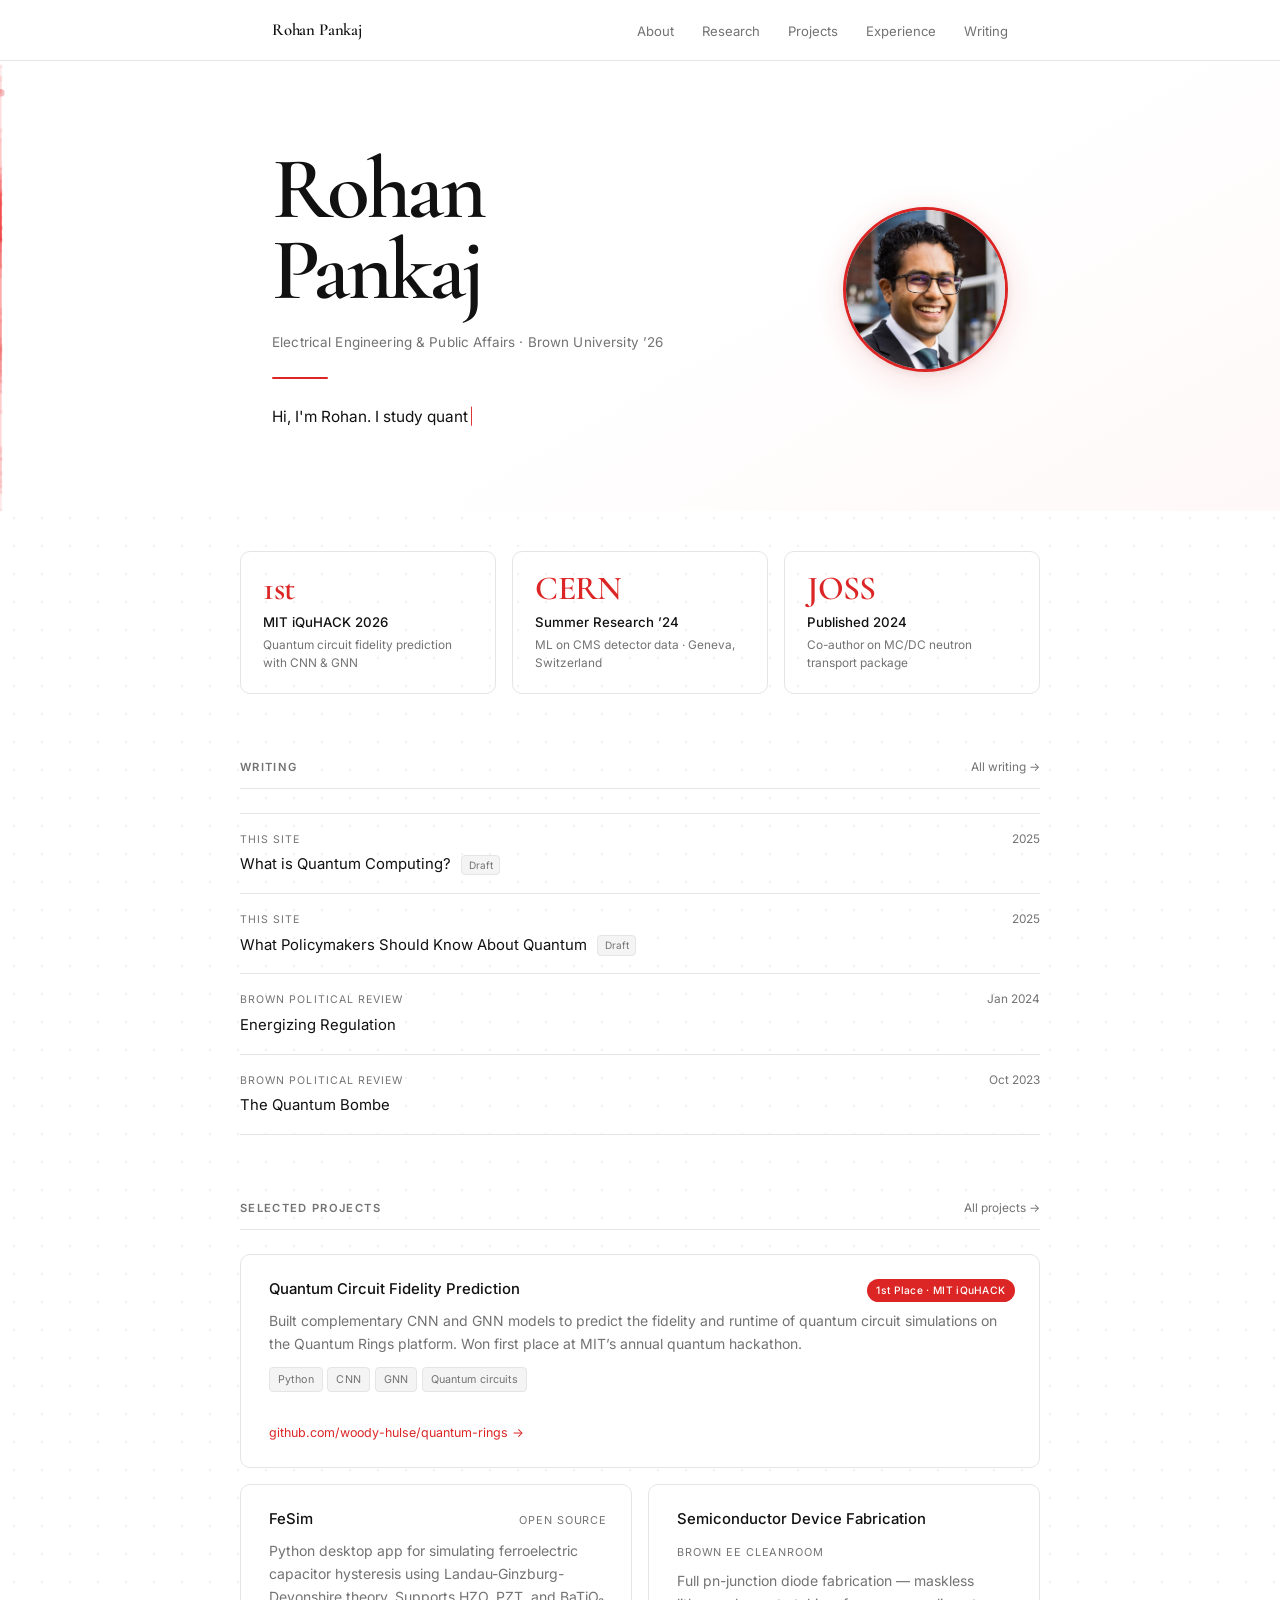
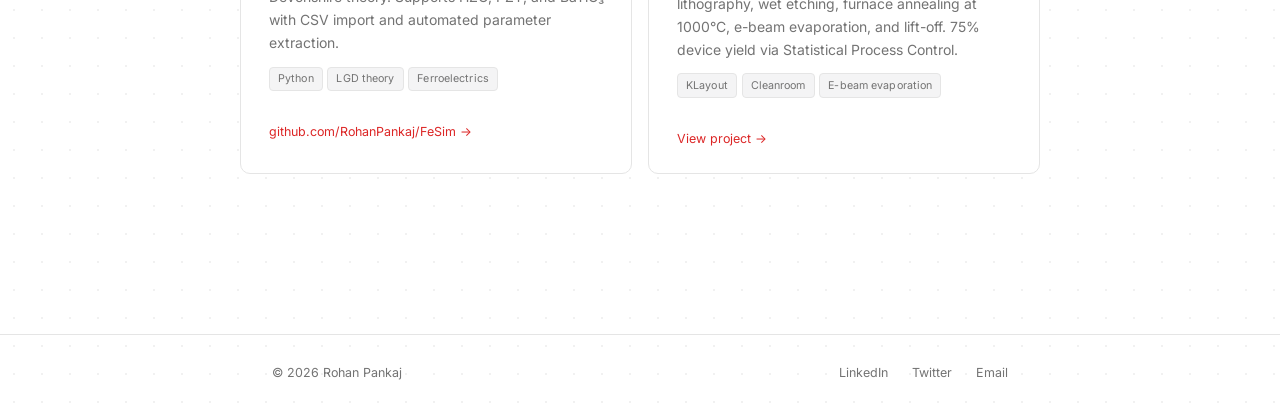
==== commit a4f4e61e: "trying something a bit new" ====
--- a/index.html
+++ b/index.html
@@ -7,12 +7,11 @@
   <meta name="description" content="Rohan Pankaj — Electrical Engineering and Public Affairs at Brown University. Quantum computing, hardware, and science policy." />
   <link rel="stylesheet" href="css/style.css" />
   <style>
-    /* Staggered hero load animation */
-    .hero h1      { animation: hfade 0.7s ease both; animation-delay: 0.05s; }
-    .tagline      { animation: hfade 0.7s ease both; animation-delay: 0.2s; }
-    .accent-rule  { animation: hfade 0.7s ease both; animation-delay: 0.3s; }
-    .hero-bio     { animation: hfade 0.7s ease both; animation-delay: 0.4s; }
-    .hero-visual  { animation: hfade 0.7s ease both; animation-delay: 0.52s; }
+    .hero h1        { animation: hfade 0.7s ease both; animation-delay: 0.05s; }
+    .tagline        { animation: hfade 0.7s ease both; animation-delay: 0.2s; }
+    .accent-rule    { animation: hfade 0.7s ease both; animation-delay: 0.3s; }
+    .hero-bio-wrap  { animation: hfade 0.7s ease both; animation-delay: 0.4s; }
+    .hero-visual    { animation: hfade 0.7s ease both; animation-delay: 0.5s; }
     @keyframes hfade {
       from { opacity: 0; transform: translateY(16px); }
       to   { opacity: 1; transform: translateY(0); }
@@ -36,32 +35,52 @@
 
 <main>
 
-  <!-- Hero: full-width section, particle canvas fills the whole area -->
   <section class="hero">
     <canvas id="particles" aria-hidden="true"></canvas>
     <div class="container">
       <div class="hero-inner">
+
         <div class="hero-text">
           <h1>Rohan<br>Pankaj</h1>
           <p class="tagline">Electrical Engineering &amp; Public Affairs &middot; Brown University &rsquo;26</p>
           <span class="accent-rule"></span>
-          <p class="hero-bio">
-            I work at the intersection of quantum computing, hardware, and science policy.
-            At Brown I study how emerging technologies are built and how they are governed.
-            I am currently seeking PhD programs and full-time roles in hardware development.
-          </p>
-        </div>
+          <div class="hero-bio-wrap">
+            <span id="typewriter-out" class="hero-bio"></span><span class="tw-cursor" aria-hidden="true">|</span>
+          </div>
+        </div>
+
         <div class="hero-visual">
-          <canvas id="qcircuit"></canvas>
-          <span class="bloch-label">GHZ State Circuit</span>
-        </div>
+          <img src="photos/headshot.jpg" alt="Rohan Pankaj" class="hero-photo" />
+        </div>
+
       </div>
     </div>
   </section>
 
-  <!-- Content sections sit below the full-width hero -->
   <div class="container page-content">
 
+    <!-- Key highlights -->
+    <section class="section fade-in">
+      <div class="highlight-strip">
+        <div class="highlight-item">
+          <span class="highlight-num">1st</span>
+          <span class="highlight-label">MIT iQuHACK 2026</span>
+          <span class="highlight-sub">Quantum circuit fidelity prediction with CNN &amp; GNN</span>
+        </div>
+        <div class="highlight-item">
+          <span class="highlight-num">CERN</span>
+          <span class="highlight-label">Summer Research &rsquo;24</span>
+          <span class="highlight-sub">ML on CMS detector data &middot; Geneva, Switzerland</span>
+        </div>
+        <div class="highlight-item">
+          <span class="highlight-num">JOSS</span>
+          <span class="highlight-label">Published 2024</span>
+          <span class="highlight-sub">Co-author on MC/DC neutron transport package</span>
+        </div>
+      </div>
+    </section>
+
+    <!-- Writing -->
     <section class="section fade-in">
       <div class="section-header">
         <h2>Writing</h2>
@@ -101,22 +120,60 @@
       </div>
     </section>
 
+    <!-- Selected projects -->
     <section class="section fade-in">
       <div class="section-header">
-        <h2>Research</h2>
-        <a href="research.html" class="see-all">All research &rarr;</a>
-      </div>
-      <div class="project-list">
-        <div class="project-card" data-eq="∇·Ωφ + Σₜφ = S">
+        <h2>Selected Projects</h2>
+        <a href="projects.html" class="see-all">All projects &rarr;</a>
+      </div>
+      <div class="project-grid">
+
+        <div class="project-card project-card-award" data-eq="|ψ⟩ = Σ αᵢ|i⟩">
           <div class="project-card-top">
-            <h3>MC/DC &mdash; Monte Carlo Neutron Transport</h3>
-            <span class="project-org">CEMeNT &middot; DOE PSAAP</span>
-          </div>
-          <p>A performant, scalable, machine-portable Python package for fully transient
-          Monte Carlo neutron transport. Contributed to the codebase and co-authored the
-          Journal of Open Source Software publication.</p>
-          <a href="https://cement-psaap.github.io/" target="_blank" rel="noopener" class="project-link">cement-psaap.github.io &rarr;</a>
-        </div>
+            <h3>Quantum Circuit Fidelity Prediction</h3>
+            <span class="project-award-badge">1st Place &middot; MIT iQuHACK</span>
+          </div>
+          <p>Built complementary CNN and GNN models to predict the fidelity and runtime of quantum circuit simulations on the Quantum Rings platform. Won first place at MIT&rsquo;s annual quantum hackathon.</p>
+          <div class="skill-tags">
+            <span class="skill-tag">Python</span>
+            <span class="skill-tag">CNN</span>
+            <span class="skill-tag">GNN</span>
+            <span class="skill-tag">Quantum circuits</span>
+          </div>
+          <br/>
+          <a href="https://github.com/woody-hulse/quantum-rings" target="_blank" rel="noopener" class="project-link">github.com/woody-hulse/quantum-rings &rarr;</a>
+        </div>
+
+        <div class="project-card" data-eq="F = αP² + βP⁴ − E·P">
+          <div class="project-card-top">
+            <h3>FeSim</h3>
+            <span class="project-org">Open source</span>
+          </div>
+          <p>Python desktop app for simulating ferroelectric capacitor hysteresis using Landau-Ginzburg-Devonshire theory. Supports HZO, PZT, and BaTiO₃ with CSV import and automated parameter extraction.</p>
+          <div class="skill-tags">
+            <span class="skill-tag">Python</span>
+            <span class="skill-tag">LGD theory</span>
+            <span class="skill-tag">Ferroelectrics</span>
+          </div>
+          <br/>
+          <a href="https://github.com/RohanPankaj/FeSim" target="_blank" rel="noopener" class="project-link">github.com/RohanPankaj/FeSim &rarr;</a>
+        </div>
+
+        <div class="project-card" data-eq="I = I₀(e^qV/nkT − 1)">
+          <div class="project-card-top">
+            <h3>Semiconductor Device Fabrication</h3>
+            <span class="project-org">Brown EE Cleanroom</span>
+          </div>
+          <p>Full pn-junction diode fabrication — maskless lithography, wet etching, furnace annealing at 1000°C, e-beam evaporation, and lift-off. 75% device yield via Statistical Process Control.</p>
+          <div class="skill-tags">
+            <span class="skill-tag">KLayout</span>
+            <span class="skill-tag">Cleanroom</span>
+            <span class="skill-tag">E-beam evaporation</span>
+          </div>
+          <br/>
+          <a href="projects/semiconductor.html" class="project-link">View project &rarr;</a>
+        </div>
+
       </div>
     </section>
 
@@ -136,14 +193,14 @@
 
 <script src="js/main.js"></script>
 <script>
-/* ── Quantum particle background — spans the full hero width ── */
+/* ── Quantum particle background ── */
 (function () {
   const canvas = document.getElementById('particles');
   if (!canvas) return;
-  const hero = canvas.parentElement; /* .hero section */
+  const hero = canvas.parentElement;
   const ctx  = canvas.getContext('2d');
   const DPR  = Math.min(window.devicePixelRatio || 1, 2);
-  const ACRGB = '220,38,38'; /* matches --accent */
+  const ACRGB = '220,38,38';
   const N     = window.innerWidth < 640 ? 18 : 52;
   const LINK  = 120;
 
@@ -162,47 +219,35 @@
   const H = () => canvas.height / DPR;
 
   const pts = Array.from({ length: N }, () => ({
-    x: Math.random() * W(),
-    y: Math.random() * H(),
-    vx: (Math.random() - 0.5) * 0.22,
-    vy: (Math.random() - 0.5) * 0.22,
-    r: 1.4 + Math.random() * 0.9,
-    phase: Math.random() * Math.PI * 2,
-    collapseT: 0,
+    x: Math.random() * W(), y: Math.random() * H(),
+    vx: (Math.random() - 0.5) * 0.22, vy: (Math.random() - 0.5) * 0.22,
+    r: 1.4 + Math.random() * 0.9, phase: Math.random() * Math.PI * 2, collapseT: 0,
   }));
 
   let activePair = null, activePairT = 0;
-
   setInterval(() => {
     const i = Math.floor(Math.random() * N);
     const j = (i + 1 + Math.floor(Math.random() * (N - 1))) % N;
     activePair = [i, j]; activePairT = 90;
   }, 3200);
-
-  setInterval(() => {
-    pts[Math.floor(Math.random() * N)].collapseT = 55;
-  }, 1600);
+  setInterval(() => { pts[Math.floor(Math.random() * N)].collapseT = 55; }, 1600);
 
   function draw() {
     const w = W(), h = H();
     ctx.clearRect(0, 0, w, h);
-
     pts.forEach(p => {
       p.phase += 0.009;
-      p.vx += (Math.random() - 0.5) * 0.018;
-      p.vy += (Math.random() - 0.5) * 0.018;
+      p.vx += (Math.random() - 0.5) * 0.018; p.vy += (Math.random() - 0.5) * 0.018;
       const spd = Math.hypot(p.vx, p.vy);
       if (spd > 0.4) { p.vx *= 0.4 / spd; p.vy *= 0.4 / spd; }
       p.vx *= 0.995; p.vy *= 0.995;
       p.x += p.vx; p.y += p.vy;
-      if (p.x < 0) { p.x = 0;  p.vx =  Math.abs(p.vx); }
-      if (p.x > w) { p.x = w;  p.vx = -Math.abs(p.vx); }
-      if (p.y < 0) { p.y = 0;  p.vy =  Math.abs(p.vy); }
-      if (p.y > h) { p.y = h;  p.vy = -Math.abs(p.vy); }
+      if (p.x < 0) { p.x = 0; p.vx =  Math.abs(p.vx); }
+      if (p.x > w) { p.x = w; p.vx = -Math.abs(p.vx); }
+      if (p.y < 0) { p.y = 0; p.vy =  Math.abs(p.vy); }
+      if (p.y > h) { p.y = h; p.vy = -Math.abs(p.vy); }
       if (p.collapseT > 0) p.collapseT--;
     });
-
-    /* entanglement lines */
     for (let i = 0; i < N; i++) {
       for (let j = i + 1; j < N; j++) {
         const dx = pts[i].x - pts[j].x, dy = pts[i].y - pts[j].y;
@@ -213,222 +258,50 @@
           const boost = isActive ? (activePairT / 90) * 0.16 : 0;
           ctx.strokeStyle = `rgba(${ACRGB},${base + boost})`;
           ctx.lineWidth   = isActive ? 1.2 : 0.6;
-          ctx.beginPath();
-          ctx.moveTo(pts[i].x, pts[i].y);
-          ctx.lineTo(pts[j].x, pts[j].y);
-          ctx.stroke();
+          ctx.beginPath(); ctx.moveTo(pts[i].x, pts[i].y); ctx.lineTo(pts[j].x, pts[j].y); ctx.stroke();
         }
       }
     }
     if (activePairT > 0) activePairT--;
-
-    /* qubit dots */
     pts.forEach(p => {
       const breathe   = 0.5 + 0.5 * Math.sin(p.phase);
       const baseAlpha = 0.07 + 0.04 * breathe;
-      const ct        = p.collapseT / 55;
-      const colAlpha  = ct * 0.35;
-      const rBoost    = ct * 4;
-
+      const ct = p.collapseT / 55, colAlpha = ct * 0.35, rBoost = ct * 4;
       ctx.fillStyle = `rgba(${ACRGB},${baseAlpha + colAlpha})`;
-      ctx.beginPath();
-      ctx.arc(p.x, p.y, p.r + rBoost, 0, Math.PI * 2);
-      ctx.fill();
-
-      /* spin arrow */
+      ctx.beginPath(); ctx.arc(p.x, p.y, p.r + rBoost, 0, Math.PI * 2); ctx.fill();
       const ang = p.phase * 0.45;
       ctx.strokeStyle = `rgba(${ACRGB},${(baseAlpha + colAlpha) * 0.6})`;
       ctx.lineWidth = 0.5;
-      ctx.beginPath();
-      ctx.moveTo(p.x, p.y);
-      ctx.lineTo(p.x + Math.cos(ang) * (p.r + 2.5), p.y + Math.sin(ang) * (p.r + 2.5));
-      ctx.stroke();
+      ctx.beginPath(); ctx.moveTo(p.x, p.y);
+      ctx.lineTo(p.x + Math.cos(ang) * (p.r + 2.5), p.y + Math.sin(ang) * (p.r + 2.5)); ctx.stroke();
     });
-
     requestAnimationFrame(draw);
   }
   draw();
 })();
 
-/* ── GHZ State Circuit Animation ── */
+/* ── Typewriter intro ── */
 (function () {
-  const canvas = document.getElementById('qcircuit');
-  if (!canvas) return;
-  const ctx = canvas.getContext('2d');
-
-  const isMobile = window.innerWidth < 640;
-  const W = isMobile ? 240 : 348;
-  const H = isMobile ? 152 : 218;
-  const DPR = Math.min(window.devicePixelRatio || 1, 2);
-  canvas.width  = W * DPR;
-  canvas.height = H * DPR;
-  canvas.style.width  = W + 'px';
-  canvas.style.height = H + 'px';
-  ctx.scale(DPR, DPR);
-
-  const ACRGB  = '220,38,38';
-  const ACCENT = '#DC2626';
-  const GATESC = 'rgba(130,130,130,0.5)';
-  const GATEFG = 'rgba(50,50,50,0.8)';
-  const MUTED  = 'rgba(110,110,110,0.6)';
-
-  const ML = 44, MR = 16, MT = 20;
-  const GS = isMobile ? 19 : 22;
-  const XEND = W - MR;
-  const qY = [MT + 22, MT + 64, MT + 106];
-
-  const N = 4;
-  function cx(i) { return ML + (XEND - ML) * (i + 0.7) / (N + 0.35); }
-  const GATES = [
-    { x: cx(0), ops: [{ t: 'H',  q: 0 }] },
-    { x: cx(1), ops: [{ t: 'CX', c: 0, g: 1 }] },
-    { x: cx(2), ops: [{ t: 'CX', c: 1, g: 2 }] },
-    { x: cx(3), ops: [{ t: 'M', q: 0 }, { t: 'M', q: 1 }, { t: 'M', q: 2 }] },
+  const out = document.getElementById('typewriter-out');
+  if (!out) return;
+  const segments = [
+    { text: "Hi, I'm Rohan. ",        pause: 420 },
+    { text: "I study quantum computing, hardware, and science policy at Brown. ", pause: 380 },
+    { text: "Explore my projects and writing — or reach out if you want to chat.", pause: 0  },
   ];
-
-  function rrect(x, y, w, h, r) {
-    ctx.beginPath();
-    ctx.moveTo(x + r, y);
-    ctx.arcTo(x + w, y,     x + w, y + h, r);
-    ctx.arcTo(x + w, y + h, x,     y + h, r);
-    ctx.arcTo(x,     y + h, x,     y,     r);
-    ctx.arcTo(x,     y,     x + w, y,     r);
-    ctx.closePath();
+  let si = 0, ci = 0;
+  function type() {
+    if (si >= segments.length) return;
+    const seg = segments[si];
+    if (ci < seg.text.length) {
+      out.textContent += seg.text[ci++];
+      setTimeout(type, 32);
+    } else {
+      si++; ci = 0;
+      if (si < segments.length) setTimeout(type, seg.pause);
+    }
   }
-
-  function setGlow(on, intensity) {
-    ctx.shadowColor = on ? ACCENT : 'transparent';
-    ctx.shadowBlur  = on ? 12 * intensity : 0;
-  }
-
-  function drawBox(x, y, label, glow) {
-    const g = Math.max(0, Math.min(1, glow)), hot = g > 0.05;
-    setGlow(hot, g);
-    ctx.fillStyle   = hot ? `rgba(${ACRGB},0.07)` : 'rgba(248,248,248,0.95)';
-    ctx.strokeStyle = hot ? `rgba(${ACRGB},${0.45 + 0.55 * g})` : GATESC;
-    ctx.lineWidth   = hot ? 1.6 : 0.9;
-    rrect(x - GS / 2, y - GS / 2, GS, GS, 3);
-    ctx.fill(); ctx.stroke();
-    ctx.shadowBlur = 0;
-    ctx.fillStyle = hot ? `rgba(${ACRGB},${0.65 + 0.35 * g})` : GATEFG;
-    ctx.font = `bold ${isMobile ? 9 : 10.5}px ui-monospace,'SF Mono',monospace`;
-    ctx.textAlign = 'center'; ctx.textBaseline = 'middle';
-    ctx.fillText(label, x, y + 0.5);
-  }
-
-  function drawCNOT(x, cy, ty, glow) {
-    const g = Math.max(0, Math.min(1, glow)), hot = g > 0.05;
-    const col = hot ? `rgba(${ACRGB},${0.55 + 0.45 * g})` : GATESC;
-    setGlow(hot, g);
-    ctx.strokeStyle = col; ctx.lineWidth = hot ? 1.6 : 0.9;
-    ctx.beginPath(); ctx.moveTo(x, cy); ctx.lineTo(x, ty); ctx.stroke();
-    ctx.fillStyle = col;
-    ctx.beginPath(); ctx.arc(x, cy, hot ? 5.5 : 4, 0, Math.PI * 2); ctx.fill();
-    const r = GS * 0.5;
-    ctx.beginPath(); ctx.arc(x, ty, r, 0, Math.PI * 2); ctx.stroke();
-    ctx.beginPath();
-    ctx.moveTo(x - r, ty); ctx.lineTo(x + r, ty);
-    ctx.moveTo(x, ty - r); ctx.lineTo(x, ty + r);
-    ctx.stroke();
-    ctx.shadowBlur = 0;
-  }
-
-  let scanX = ML, mode = 'scan', holdLeft = 0, fadeAlpha = 1, measBit = 0;
-  /* Flash effect when measurement is reached */
-  let flashT = 0;
-  const SPEED = (XEND - ML) / 265;
-  const GLOW_R = 26;
-
-  function glowAt(x) {
-    return mode !== 'scan' ? 0 : Math.max(0, 1 - Math.abs(scanX - x) / GLOW_R);
-  }
-
-  function draw() {
-    ctx.clearRect(0, 0, W, H);
-    ctx.globalAlpha = mode === 'fade' ? fadeAlpha : 1;
-
-    /* wire lines */
-    qY.forEach(y => {
-      ctx.lineWidth = 0.9;
-      ctx.strokeStyle = 'rgba(150,150,150,0.4)';
-      ctx.beginPath(); ctx.moveTo(ML, y); ctx.lineTo(Math.min(scanX, XEND), y); ctx.stroke();
-      ctx.strokeStyle = 'rgba(150,150,150,0.14)';
-      ctx.beginPath(); ctx.moveTo(Math.max(ML, scanX), y); ctx.lineTo(XEND, y); ctx.stroke();
-    });
-
-    /* |0⟩ labels */
-    ctx.fillStyle = MUTED;
-    ctx.font = `${isMobile ? 9 : 10.5}px system-ui,sans-serif`;
-    ctx.textAlign = 'right'; ctx.textBaseline = 'middle';
-    qY.forEach(y => ctx.fillText('|0⟩', ML - 6, y));
-
-    const measX = GATES[3].x;
-    GATES.forEach(col => {
-      const glow = glowAt(col.x);
-      col.ops.forEach(op => {
-        if (op.t === 'CX') {
-          drawCNOT(col.x, qY[op.c], qY[op.g], glow);
-        } else if (op.t === 'M') {
-          drawBox(col.x, qY[op.q], 'M', glow);
-          if (mode === 'hold' || (mode === 'scan' && scanX > measX + GS * 0.7)) {
-            /* measurement outcome — flash drives the alpha */
-            const outAlpha = flashT > 0 ? 0.55 + (flashT / 18) * 0.45 : 0.78;
-            ctx.fillStyle = `rgba(${ACRGB},${outAlpha})`;
-            ctx.font = `bold ${isMobile ? 10 : 11}px ui-monospace,monospace`;
-            ctx.textAlign = 'left'; ctx.textBaseline = 'middle';
-            ctx.fillText(String(measBit), col.x + GS / 2 + 4, qY[op.q]);
-          }
-        } else {
-          drawBox(col.x, qY[op.q], op.t, glow);
-        }
-      });
-    });
-
-    /* scanner beam */
-    if (mode === 'scan' && scanX <= XEND + 6) {
-      const top = qY[0] - 26, bot = qY[2] + 26;
-      const grad = ctx.createLinearGradient(scanX - 22, 0, scanX + 2, 0);
-      grad.addColorStop(0, `rgba(${ACRGB},0)`);
-      grad.addColorStop(1, `rgba(${ACRGB},0.42)`);
-      ctx.fillStyle = grad;
-      ctx.fillRect(scanX - 22, top, 24, bot - top);
-      ctx.strokeStyle = `rgba(${ACRGB},0.65)`;
-      ctx.lineWidth = 1.5;
-      ctx.beginPath(); ctx.moveTo(scanX, top); ctx.lineTo(scanX, bot); ctx.stroke();
-    }
-
-    /* measurement flash burst */
-    if (flashT > 0) {
-      const t = flashT / 18;
-      qY.forEach(y => {
-        const grad = ctx.createRadialGradient(measX, y, 0, measX, y, 28 * t);
-        grad.addColorStop(0, `rgba(${ACRGB},${0.18 * t})`);
-        grad.addColorStop(1, `rgba(${ACRGB},0)`);
-        ctx.fillStyle = grad;
-        ctx.beginPath(); ctx.arc(measX, y, 28 * t, 0, Math.PI * 2); ctx.fill();
-      });
-      flashT--;
-    }
-
-    ctx.globalAlpha = 1;
-
-    if (mode === 'scan') {
-      scanX += SPEED;
-      /* trigger flash when scanner first reaches measurement column */
-      if (scanX >= measX - 2 && scanX <= measX + SPEED + 2 && flashT === 0) {
-        flashT = 18;
-      }
-      if (scanX > XEND + 6) { mode = 'hold'; holdLeft = 110; }
-    } else if (mode === 'hold') {
-      if (--holdLeft <= 0) mode = 'fade';
-    } else {
-      fadeAlpha -= 0.022;
-      if (fadeAlpha <= 0) { mode = 'scan'; scanX = ML; fadeAlpha = 1; measBit ^= 1; flashT = 0; }
-    }
-
-    requestAnimationFrame(draw);
-  }
-  draw();
+  setTimeout(type, 900);
 })();
 </script>
 
--- a/css/style.css
+++ b/css/style.css
@@ -18,8 +18,6 @@
   --max-w: 800px;
   --serif: 'Cormorant Garamond', Georgia, 'Times New Roman', serif;
   --sans: 'Inter', system-ui, -apple-system, sans-serif;
-  --mx: -9999px;
-  --my: -9999px;
 }
 
 html {
@@ -37,20 +35,6 @@
   min-height: 100vh;
   display: flex;
   flex-direction: column;
-}
-
-/* Cursor spotlight — uses --mx / --my set by js/main.js */
-body::after {
-  content: '';
-  position: fixed;
-  inset: 0;
-  pointer-events: none;
-  background: radial-gradient(
-    500px circle at var(--mx) var(--my),
-    rgba(var(--accent-rgb), 0.045),
-    transparent 40%
-  );
-  z-index: 9999;
 }
 
 /* ── Layout ── */
@@ -279,29 +263,41 @@
   letter-spacing: 0.01em;
 }
 
+/* Typewriter container */
+.hero-bio-wrap {
+  max-width: 44ch;
+}
+
 .hero-bio {
   font-size: 0.96rem;
   line-height: 1.78;
   color: var(--text);
-  max-width: 44ch;
-}
-
-/* ── Quantum circuit canvas — floating card treatment ── */
-#qcircuit {
+}
+
+/* Blinking cursor */
+.tw-cursor {
+  color: var(--accent);
+  font-weight: 300;
+  animation: tw-blink 0.9s step-end infinite;
+  margin-left: 1px;
+  user-select: none;
+}
+
+@keyframes tw-blink {
+  0%, 100% { opacity: 1; }
+  50% { opacity: 0; }
+}
+
+/* Hero profile photo */
+.hero-photo {
+  width: 165px;
+  height: 165px;
+  border-radius: 50%;
+  object-fit: cover;
+  object-position: center top;
+  border: 3px solid var(--accent);
+  box-shadow: 0 6px 32px rgba(220, 38, 38, 0.14), 0 2px 10px rgba(0, 0, 0, 0.08);
   display: block;
-  border-radius: 10px;
-  background: rgba(255, 255, 255, 0.72);
-  box-shadow: 0 4px 32px rgba(0, 0, 0, 0.07), 0 1px 6px rgba(0, 0, 0, 0.04);
-  backdrop-filter: blur(6px);
-}
-
-.bloch-label {
-  font-size: 0.62rem;
-  color: var(--text-muted);
-  text-transform: uppercase;
-  letter-spacing: 0.1em;
-  margin-top: 0.65rem;
-  text-align: center;
 }
 
 /* ── Profile photo (about page) ── */
@@ -399,6 +395,83 @@
   vertical-align: middle;
   margin-left: 0.4rem;
   border: 1px solid var(--border);
+}
+
+/* ── Highlight strip (homepage) ── */
+.highlight-strip {
+  display: grid;
+  grid-template-columns: repeat(3, 1fr);
+  gap: 1rem;
+}
+
+.highlight-item {
+  padding: 1.3rem 1.4rem;
+  border: 1px solid var(--border);
+  border-radius: 10px;
+  display: flex;
+  flex-direction: column;
+  gap: 0.2rem;
+  transition: border-color 0.22s ease, transform 0.22s ease;
+  cursor: default;
+}
+
+.highlight-item:hover {
+  border-color: rgba(var(--accent-rgb), 0.3);
+  transform: translateY(-2px);
+}
+
+.highlight-num {
+  font-family: var(--serif);
+  font-size: 2.1rem;
+  font-weight: 600;
+  color: var(--accent);
+  line-height: 1;
+  letter-spacing: -0.02em;
+}
+
+.highlight-label {
+  font-size: 0.83rem;
+  font-weight: 500;
+  color: var(--text);
+  margin-top: 0.2rem;
+}
+
+.highlight-sub {
+  font-size: 0.74rem;
+  color: var(--text-muted);
+  line-height: 1.45;
+}
+
+/* ── Project grid (projects page) ── */
+.project-grid {
+  display: grid;
+  grid-template-columns: repeat(2, 1fr);
+  gap: 1rem;
+}
+
+/* Award / featured card spans full width */
+.project-card-award {
+  grid-column: 1 / -1;
+  background: var(--accent-light);
+  border-color: rgba(var(--accent-rgb), 0.18);
+}
+
+.project-card-award:hover {
+  border-color: rgba(var(--accent-rgb), 0.35);
+}
+
+.project-award-badge {
+  display: inline-block;
+  font-size: 0.64rem;
+  padding: 0.18rem 0.6rem;
+  background: var(--accent);
+  color: #fff;
+  border-radius: 20px;
+  font-weight: 500;
+  letter-spacing: 0.03em;
+  white-space: nowrap;
+  flex-shrink: 0;
+  font-family: var(--sans);
 }
 
 /* ── Project cards ── */
@@ -882,7 +955,11 @@
     align-items: flex-start;
   }
 
-  .hero-visual { align-self: center; }
+  /* Photo slides above text on mobile */
+  .hero-visual { order: -1; align-self: center; }
+  .hero-text { order: 1; }
+
+  .hero-photo { width: 120px; height: 120px; }
 
   .nav-links { gap: 0.2rem 1.1rem; }
 
@@ -913,4 +990,8 @@
 
   .page-title { font-size: 2.25rem; }
   .page-main { padding: 2.5rem 0 4rem; }
-}
+
+  .highlight-strip { grid-template-columns: 1fr; gap: 0.75rem; }
+  .project-grid { grid-template-columns: 1fr; }
+  .project-card-award { grid-column: 1; }
+}
